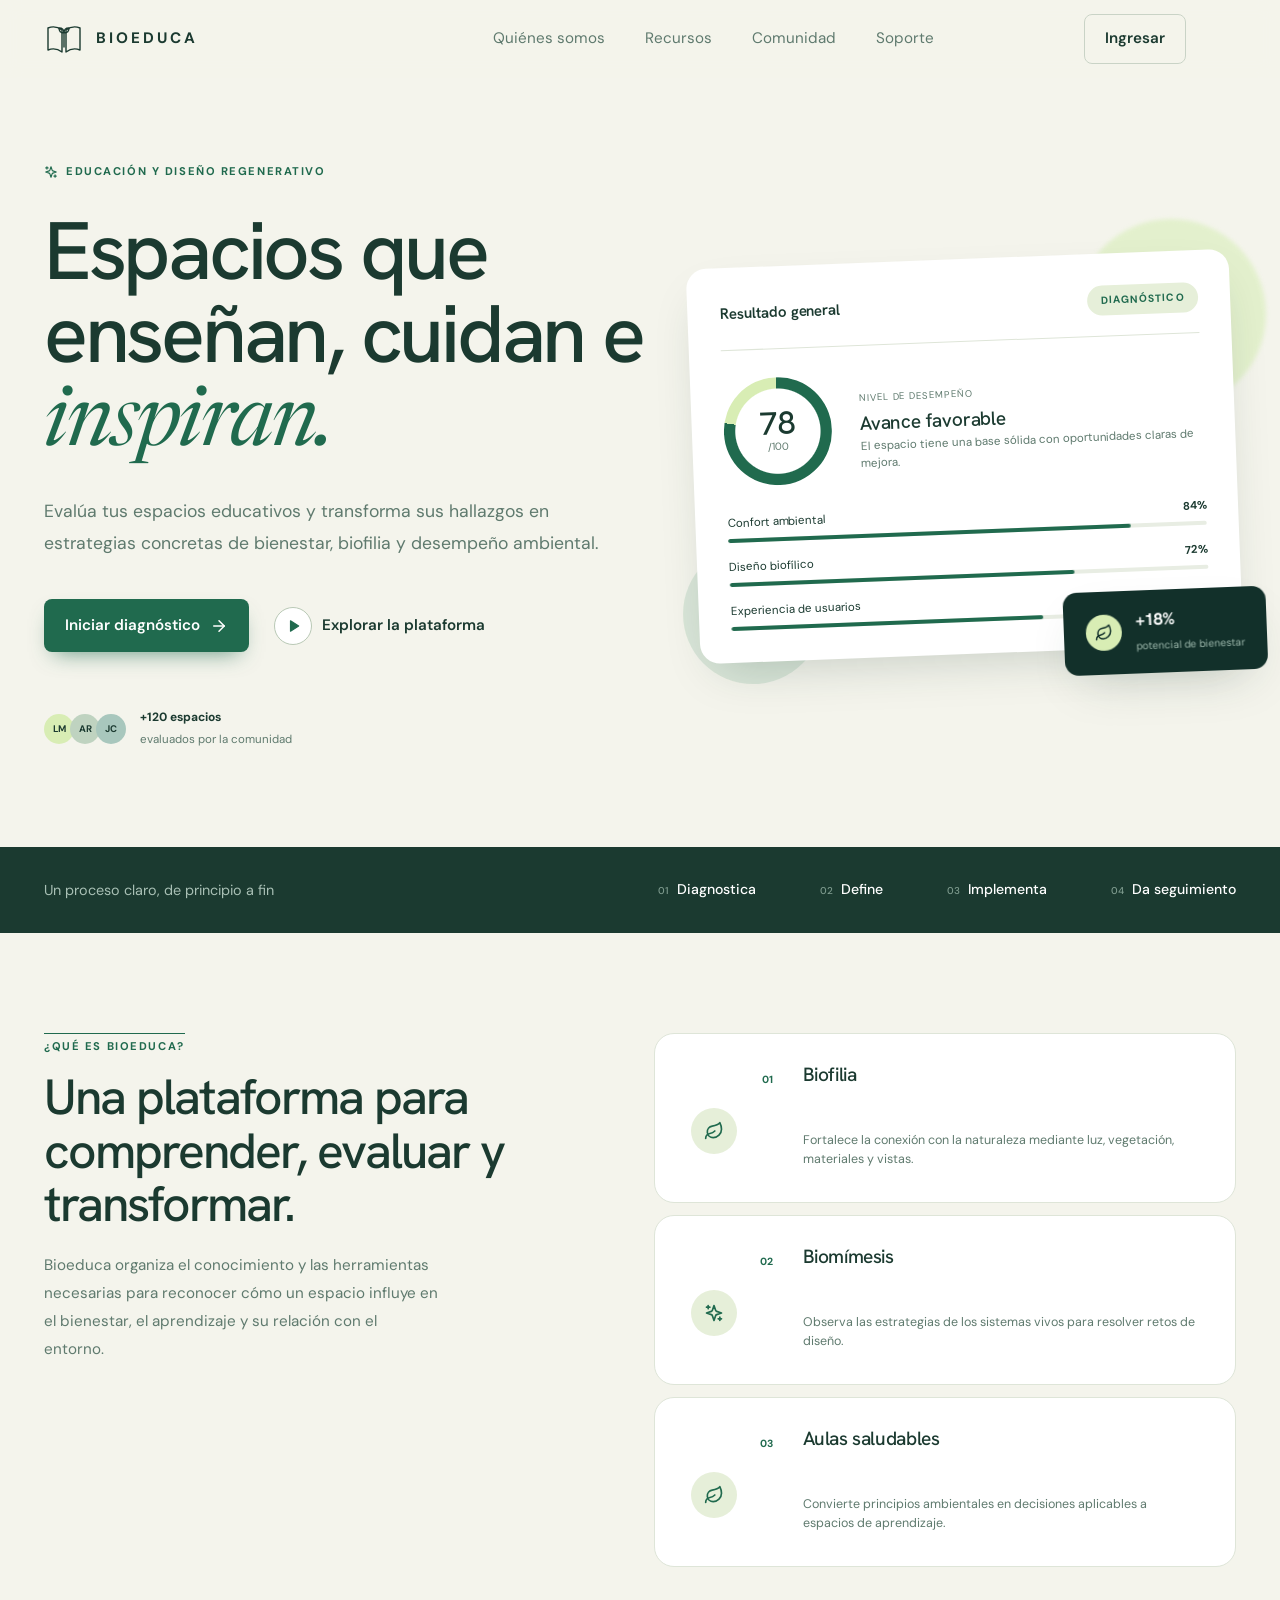
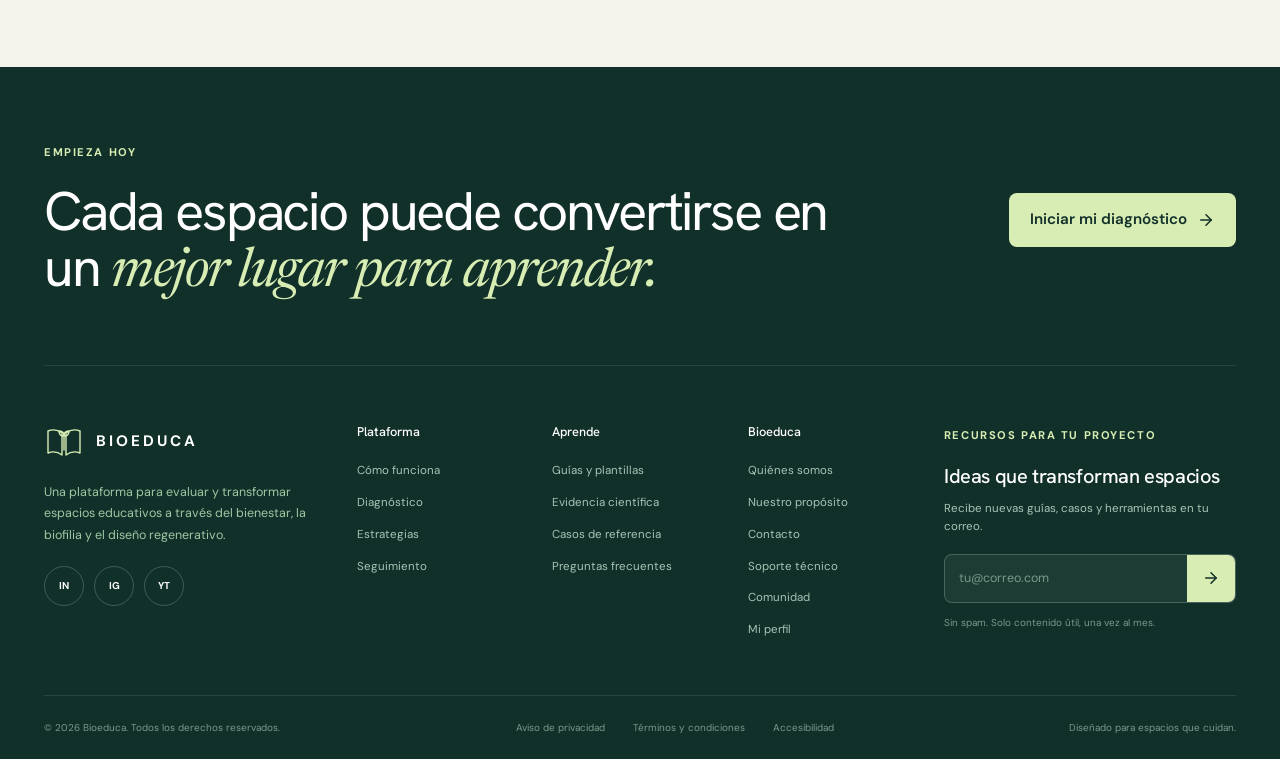
==== index.html @ fc717ff3 "Primera versión de BIOEDUCA" ====
<!DOCTYPE html>
<html lang="es">
<head>
<meta charset="UTF-8">
<meta name="viewport" content="width=device-width, initial-scale=1">
<title>Bioeduca — Espacios que enseñan, cuidan e inspiran</title>
<meta name="description" content="Evalúa tus espacios educativos y transforma sus hallazgos en estrategias de bienestar, biofilia y desempeño ambiental.">
<link rel="preconnect" href="https://fonts.googleapis.com">
<link rel="preconnect" href="https://fonts.gstatic.com" crossorigin>
<link href="https://fonts.googleapis.com/css2?family=DM+Sans:wght@400;500;600;700&family=Hanken+Grotesk:wght@400;500;600&family=Newsreader:ital,wght@1,400;1,500&display=swap" rel="stylesheet">
<link rel="stylesheet" href="styles.css">
<script src="script.js" defer></script>
</head>
<body>
<svg width="0" height="0" style="position:absolute" aria-hidden="true" focusable="false"><defs><symbol id="i-arrow-right" viewBox="0 0 24 24"><path d="M5 12h14"/><path d="m12 5 7 7-7 7"/></symbol><symbol id="i-play" viewBox="0 0 24 24"><polygon points="6 3 20 12 6 21 6 3"/></symbol><symbol id="i-menu" viewBox="0 0 24 24"><line x1="4" x2="20" y1="12" y2="12"/><line x1="4" x2="20" y1="6" y2="6"/><line x1="4" x2="20" y1="18" y2="18"/></symbol><symbol id="i-leaf" viewBox="0 0 24 24"><path d="M11 20A7 7 0 0 1 9.8 6.1C15.5 5 17 4.48 19 2c1 2 2 4.18 2 8 0 5.5-4.78 10-10 10Z"/><path d="M2 21c0-3 1.85-5.36 5.08-6C9.5 14.52 12 13 13 12"/></symbol><symbol id="i-sparkles" viewBox="0 0 24 24"><path d="m12 3-1.912 5.813a2 2 0 0 1-1.275 1.275L3 12l5.813 1.912a2 2 0 0 1 1.275 1.275L12 21l1.912-5.813a2 2 0 0 1 1.275-1.275L21 12l-5.813-1.912a2 2 0 0 1-1.275-1.275L12 3Z"/><path d="M5 3v4"/><path d="M19 17v4"/><path d="M3 5h4"/><path d="M17 19h4"/></symbol><symbol id="i-download" viewBox="0 0 24 24"><path d="M21 15v4a2 2 0 0 1-2 2H5a2 2 0 0 1-2-2v-4"/><polyline points="7 10 12 15 17 10"/><line x1="12" x2="12" y1="15" y2="3"/></symbol><symbol id="i-chevron-down" viewBox="0 0 24 24"><path d="m6 9 6 6 6-6"/></symbol><symbol id="i-upload" viewBox="0 0 24 24"><path d="M21 15v4a2 2 0 0 1-2 2H5a2 2 0 0 1-2-2v-4"/><polyline points="17 8 12 3 7 8"/><line x1="12" x2="12" y1="3" y2="15"/></symbol><symbol id="i-phone" viewBox="0 0 24 24"><path d="M22 16.92v3a2 2 0 0 1-2.18 2 19.79 19.79 0 0 1-8.63-3.07 19.5 19.5 0 0 1-6-6 19.79 19.79 0 0 1-3.07-8.67A2 2 0 0 1 4.11 2h3a2 2 0 0 1 2 1.72 12.84 12.84 0 0 0 .7 2.81 2 2 0 0 1-.45 2.11L8.09 9.91a16 16 0 0 0 6 6l1.27-1.27a2 2 0 0 1 2.11-.45 12.84 12.84 0 0 0 2.81.7A2 2 0 0 1 22 16.92z"/></symbol><symbol id="i-map-pin" viewBox="0 0 24 24"><path d="M20 10c0 6-8 12-8 12s-8-6-8-12a8 8 0 0 1 16 0Z"/><circle cx="12" cy="10" r="3"/></symbol><symbol id="i-copy" viewBox="0 0 24 24"><rect width="14" height="14" x="8" y="8" rx="2" ry="2"/><path d="M4 16c-1.1 0-2-.9-2-2V4c0-1.1.9-2 2-2h10c1.1 0 2 .9 2 2"/></symbol><symbol id="i-check" viewBox="0 0 24 24"><path d="M20 6 9 17l-5-5"/></symbol><symbol id="i-mail" viewBox="0 0 24 24"><rect width="20" height="16" x="2" y="4" rx="2"/><path d="m22 7-8.97 5.7a1.94 1.94 0 0 1-2.06 0L2 7"/></symbol><symbol id="i-x" viewBox="0 0 24 24"><path d="M18 6 6 18"/><path d="m6 6 12 12"/></symbol><symbol id="i-check-circle-2" viewBox="0 0 24 24"><circle cx="12" cy="12" r="10"/><path d="m9 12 2 2 4-4"/></symbol><symbol id="i-user" viewBox="0 0 24 24"><path d="M19 21v-2a4 4 0 0 0-4-4H9a4 4 0 0 0-4 4v2"/><circle cx="12" cy="7" r="4"/></symbol></defs></svg>
<header class="header">
  <div class="container header__in">
    <a href="#/" class="logo" aria-label="Bioeduca, inicio">
      <svg width="40" height="40" viewBox="0 0 40 40" fill="none" stroke="currentColor" stroke-width="1.4" stroke-linecap="round" stroke-linejoin="round" aria-hidden="true"><path d="M4 9c5-2 10-1 14 2v22c-4-3-9-4-14-2z"/><path d="M36 9c-5-2-10-1-14 2v22c4-3 9-4 14-2z"/><path d="M20 28V14m0 0c-3 0-5-2-5-5 3 0 5 2 5 5zm0 0c3 0 5-2 5-5-3 0-5 2-5 5z"/></svg>
      <span>BIOEDUCA</span>
    </a>
    <button class="burger" aria-label="Abrir menú" aria-expanded="false" aria-controls="nav"><svg class="i" aria-hidden="true" focusable="false"><use href="#i-menu"/></svg></button>
    <nav class="nav" id="nav" aria-label="Principal">
      <a href="#/quienes-somos" data-route="quienes-somos">Quiénes somos</a>
      <a href="#/recursos" data-route="recursos">Recursos</a>
      <a href="#/comunidad" data-route="comunidad">Comunidad</a>
      <a href="#/soporte" data-route="soporte">Soporte</a>
      <a href="perfil.html" class="nav__profile" hidden><svg class="i" aria-hidden="true" focusable="false"><use href="#i-user"/></svg> Mi perfil</a>
      <a class="btn btn--outline nav__cta" href="login.html">Ingresar</a>
    </nav>
  </div>
</header>

<main id="main">
<!-- ============ INICIO ============ -->
<div class="view" data-view="" hidden>
  <section class="hero container">
    <div class="hero__copy">
      <p class="eyebrow"><svg class="i" aria-hidden="true" focusable="false"><use href="#i-sparkles"/></svg> Educación y diseño regenerativo</p>
      <h1>Espacios que enseñan, cuidan e <em>inspiran.</em></h1>
      <p class="lead">Evalúa tus espacios educativos y transforma sus hallazgos en estrategias concretas de bienestar, biofilia y desempeño ambiental.</p>
      <div class="hero__actions">
        <button class="btn btn--primary" data-open-diag>Iniciar diagnóstico <svg class="i" aria-hidden="true" focusable="false"><use href="#i-arrow-right"/></svg></button>
        <a class="btn btn--ghost" href="#/recursos"><span class="play"><svg class="i" aria-hidden="true" focusable="false"><use href="#i-play"/></svg></span> Explorar la plataforma</a>
      </div>
      <div class="proof">
        <div class="avatars"><span>LM</span><span>AR</span><span>JC</span></div>
        <p><strong>+120 espacios</strong><small>evaluados por la comunidad</small></p>
      </div>
    </div>
    <div class="hero__visual" aria-label="Ejemplo de resultado de diagnóstico">
      <span class="blob blob--a"></span><span class="blob blob--b"></span>
      <article class="score">
        <header><h2>Resultado general</h2><span class="pill">DIAGNÓSTICO</span></header>
        <div class="score__main">
          <div class="ring" style="--v:78"><b>78</b><small>/100</small></div>
          <div><small class="micro">NIVEL DE DESEMPEÑO</small><h3>Avance favorable</h3><p>El espacio tiene una base sólida con oportunidades claras de mejora.</p></div>
        </div>
        <ul class="bars">
          <li><span>Confort ambiental</span><b>84%</b><i style="--w:84%"></i></li>
          <li><span>Diseño biofílico</span><b>72%</b><i style="--w:72%"></i></li>
          <li><span>Experiencia de usuarios</span><b>65%</b><i style="--w:65%"></i></li>
        </ul>
        <aside class="badge"><span><svg class="i" aria-hidden="true" focusable="false"><use href="#i-leaf"/></svg></span><div><strong>+18%</strong><small>potencial de bienestar</small></div></aside>
      </article>
    </div>
  </section>

  <section class="process" aria-label="Proceso">
    <div class="container process__in">
      <p>Un proceso claro, de principio a fin</p>
      <ol><li><small>01</small>Diagnostica</li><li><small>02</small>Define</li><li><small>03</small>Implementa</li><li><small>04</small>Da seguimiento</li></ol>
    </div>
  </section>

  <section class="about container">
    <div>
      <p class="tag">¿QUÉ ES BIOEDUCA?</p>
      <h2 class="h2">Una plataforma para comprender, evaluar y transformar.</h2>
      <p class="muted">Bioeduca organiza el conocimiento y las herramientas necesarias para reconocer cómo un espacio influye en el bienestar, el aprendizaje y su relación con el entorno.</p>
    </div>
    <div class="stack">
      <article class="card feat"><small>01</small><span class="ico"><svg class="i" aria-hidden="true" focusable="false"><use href="#i-leaf"/></svg></span><div><h3>Biofilia</h3><p>Fortalece la conexión con la naturaleza mediante luz, vegetación, materiales y vistas.</p></div></article>
      <article class="card feat"><small>02</small><span class="ico"><svg class="i" aria-hidden="true" focusable="false"><use href="#i-sparkles"/></svg></span><div><h3>Biomímesis</h3><p>Observa las estrategias de los sistemas vivos para resolver retos de diseño.</p></div></article>
      <article class="card feat"><small>03</small><span class="ico"><svg class="i" aria-hidden="true" focusable="false"><use href="#i-leaf"/></svg></span><div><h3>Aulas saludables</h3><p>Convierte principios ambientales en decisiones aplicables a espacios de aprendizaje.</p></div></article>
    </div>
  </section>
</div>

<!-- ============ QUIÉNES SOMOS ============ -->
<div class="view" data-view="quienes-somos" hidden>
  <section class="hero hero--about container">
    <div class="hero__copy">
      <p class="tag">QUIÉNES SOMOS</p>
      <h1>Diseñamos espacios que también forman parte del aprendizaje.</h1>
      <p class="lead">Bioeduca conecta conocimiento científico, experiencia educativa y diseño regenerativo para que cada institución pueda transformar sus espacios con propósito.</p>
      <button class="btn btn--primary" data-open-diag>Comenzar una evaluación <svg class="i" aria-hidden="true" focusable="false"><use href="#i-arrow-right"/></svg></button>
    </div>
    <aside class="manifesto">
      <small>MANIFIESTO BIOEDUCA</small>
      <blockquote>“Un espacio educativo no es un contenedor: es un agente activo que puede cuidar, inspirar y regenerar.”</blockquote>
      <hr><strong data-count="120" data-suffix="+">120+</strong><small>espacios evaluados</small>
    </aside>
  </section>
  <section class="container"><div class="trio">
    <article><small>01</small><h3>Propósito</h3><p>Convertir la evidencia sobre bienestar en decisiones accesibles.</p></article>
    <article><small>02</small><h3>Misión</h3><p>Acompañar a las comunidades desde el diagnóstico hasta el impacto.</p></article>
    <article><small>03</small><h3>Visión</h3><p>Una red de espacios educativos saludables, vivos y regenerativos.</p></article>
  </div></section>
  <section class="container goals">
    <div><p class="tag">OBJETIVOS</p><h2 class="h2">Lo que buscamos lograr.</h2></div>
    <ul class="goal-list">
      <li><span class="ci"><svg class="i" aria-hidden="true" focusable="false"><use href="#i-check"/></svg></span><p>Medir cómo el confort ambiental y la conexión con la naturaleza influyen en el aprendizaje.</p></li>
      <li><span class="ci"><svg class="i" aria-hidden="true" focusable="false"><use href="#i-check"/></svg></span><p>Traducir la evidencia científica en estrategias biofílicas y biomiméticas aplicables.</p></li>
      <li><span class="ci"><svg class="i" aria-hidden="true" focusable="false"><use href="#i-check"/></svg></span><p>Acompañar a cada institución desde el diagnóstico hasta la verificación de resultados.</p></li>
      <li><span class="ci"><svg class="i" aria-hidden="true" focusable="false"><use href="#i-check"/></svg></span><p>Construir una comunidad que comparta casos, datos y aprendizajes.</p></li>
    </ul>
  </section>
  <section class="container contact" id="contacto">
    <div><p class="tag">CONTACTO</p><h2 class="h2">Hablemos de tu espacio.</h2><p class="muted">Escríbenos o llámanos: te ayudamos a dar el primer paso. Los datos de esta sección son de ejemplo; reemplázalos por los oficiales.</p></div>
    <ul class="contact__list">
      <li><span class="ci"><svg class="i" aria-hidden="true" focusable="false"><use href="#i-phone"/></svg></span><div><small>Teléfono</small><a href="tel:+528100000000">+52 (81) 0000 0000</a></div></li>
      <li><span class="ci"><svg class="i" aria-hidden="true" focusable="false"><use href="#i-mail"/></svg></span><div><small>Correo</small><a href="mailto:hola@bioeduca.org">hola@bioeduca.org</a></div></li>
      <li><span class="ci"><svg class="i" aria-hidden="true" focusable="false"><use href="#i-map-pin"/></svg></span><div><small>Ubicación</small><span>Nuevo León, México</span></div></li>
      <li><div class="soc-links" aria-label="Redes sociales"><a href="#" data-soon="Esta red social estará disponible pronto.">LinkedIn</a><a href="#" data-soon="Esta red social estará disponible pronto.">Instagram</a><a href="#" data-soon="Esta red social estará disponible pronto.">YouTube</a></div></li>
    </ul>
  </section>
</div>

<!-- ============ RECURSOS ============ -->
<div class="view" data-view="recursos" hidden>
  <section class="page-head container">
    <p class="tag">BIBLIOTECA</p>
    <h1>Recursos para diseñar con propósito.</h1>
    <p class="lead">Herramientas, documentos y referencias para acompañar cada decisión.</p>
    <div class="chips" role="group" aria-label="Filtrar recursos" data-filter-group="res">
      <button class="chip is-active" data-f="all">Todos</button><button class="chip" data-f="biofilia">Diseño biofílico</button><button class="chip" data-f="biomimesis">Biomimético</button><button class="chip" data-f="confort">Confort ambiental</button><button class="chip" data-f="guia">Guías y plantillas</button><button class="chip" data-f="evidencia">Evidencias</button><button class="chip" data-f="caso">Casos</button><button class="chip" data-f="pregunta">FAQs</button>
    </div>
  </section>
  <section class="container grid2" id="res-grid">
    <article class="card res" data-cat="biofilia guia" data-title="Diseño biofílico en espacios educativos" data-meta="PDF · 2.4 MB"><small>01 · GUÍA</small><h3>Diseño biofílico en espacios educativos</h3><p>Principios y acciones para reforzar la conexión cotidiana con la naturaleza.</p><footer><span>PDF · 2.4 MB</span><button class="btn-dl" type="button" data-download><svg class="i" aria-hidden="true" focusable="false"><use href="#i-download"/></svg> Descargar</button></footer></article>
    <article class="card res" data-cat="guia" data-title="Matriz de observación del espacio" data-meta="XLSX · 180 KB"><small>02 · PLANTILLA</small><h3>Matriz de observación del espacio</h3><p>Registra condiciones físicas, patrones de uso y oportunidades de mejora.</p><footer><span>XLSX · 180 KB</span><button class="btn-dl" type="button" data-download><svg class="i" aria-hidden="true" focusable="false"><use href="#i-download"/></svg> Descargar</button></footer></article>
    <article class="card res" data-cat="biomimesis guia" data-title="Primeros pasos para diseñar con biomímesis" data-meta="PDF · 1.9 MB"><small>03 · GUÍA</small><h3>Primeros pasos para diseñar con biomímesis</h3><p>Cómo traducir estrategias de la naturaleza en soluciones de aula.</p><footer><span>PDF · 1.9 MB</span><button class="btn-dl" type="button" data-download><svg class="i" aria-hidden="true" focusable="false"><use href="#i-download"/></svg> Descargar</button></footer></article>
    <article class="card res" data-cat="confort evidencia" data-title="Confort ambiental y aprendizaje" data-meta="PDF · 3.1 MB"><small>04 · EVIDENCIA</small><h3>Confort ambiental y aprendizaje</h3><p>Colección comentada sobre aire, luz, acústica y desempeño cognitivo.</p><footer><span>PDF · 3.1 MB</span><button class="btn-dl" type="button" data-download><svg class="i" aria-hidden="true" focusable="false"><use href="#i-download"/></svg> Descargar</button></footer></article>
    <article class="card res" data-cat="evidencia biofilia" data-title="Bibliografía comentada: naturaleza y atención" data-meta="PDF · 1.2 MB"><small>05 · EVIDENCIA</small><h3>Bibliografía comentada: naturaleza y atención</h3><p>Referencias clave sobre biofilia y atención sostenida en estudiantes.</p><footer><span>PDF · 1.2 MB</span><button class="btn-dl" type="button" data-download><svg class="i" aria-hidden="true" focusable="false"><use href="#i-download"/></svg> Descargar</button></footer></article>
    <article class="card res" data-cat="caso biofilia" data-title="Caso: patio escolar regenerado" data-meta="PDF · 4.0 MB"><small>06 · CASO</small><h3>Caso: patio escolar regenerado</h3><p>Cómo una escuela transformó su patio en un espacio vivo de aprendizaje.</p><footer><span>PDF · 4.0 MB</span><button class="btn-dl" type="button" data-download><svg class="i" aria-hidden="true" focusable="false"><use href="#i-download"/></svg> Descargar</button></footer></article>
    <article class="card res" data-cat="pregunta" data-title="Preguntas frecuentes: primeros pasos" data-meta="PDF · 640 KB"><small>07 · FAQ</small><h3>Preguntas frecuentes: primeros pasos</h3><p>Respuestas rápidas sobre diagnóstico, estrategias y seguimiento.</p><footer><span>PDF · 640 KB</span><button class="btn-dl" type="button" data-download><svg class="i" aria-hidden="true" focusable="false"><use href="#i-download"/></svg> Descargar</button></footer></article>
    <article class="card res" data-cat="confort guia" data-title="Registro de confort térmico y acústico" data-meta="XLSX · 210 KB"><small>08 · PLANTILLA</small><h3>Registro de confort térmico y acústico</h3><p>Hoja sencilla para medir y comparar condiciones del aula.</p><footer><span>XLSX · 210 KB</span><button class="btn-dl" type="button" data-download><svg class="i" aria-hidden="true" focusable="false"><use href="#i-download"/></svg> Descargar</button></footer></article>
  </section>
  <p class="container empty" hidden>No hay recursos en esta categoría todavía.</p>
</div>

<!-- ============ COMUNIDAD ============ -->
<div class="view" data-view="comunidad" hidden>
  <section class="hero hero--comm container">
    <div class="hero__copy">
      <p class="tag">COMUNIDAD BIOEDUCA</p>
      <h1>Conocimiento que crece cuando se comparte.</h1>
      <p class="lead">Explora investigaciones, experiencias y conversaciones entre personas que están transformando espacios educativos.</p>
    </div>
    <div class="circle"><strong data-count="1240">1,240</strong><small>personas aprendiendo juntas</small></div>
  </section>
  <section class="container">
    <div class="tabs" role="tablist" data-tabs>
      <button role="tab" class="tab is-active" aria-selected="true" aria-controls="tab-art" id="t-art">Artículos e investigaciones</button>
      <button role="tab" class="tab" aria-selected="false" aria-controls="tab-foro" id="t-foro" tabindex="-1">Foro de discusiones</button>
    </div>
    <div class="grid2" role="tabpanel" id="tab-art" aria-labelledby="t-art">
      <article class="card res"><small class="tag2">INVESTIGACIÓN</small><h3>La naturaleza como aliada de la atención</h3><p>Ideas, hallazgos y decisiones aplicables para transformar la experiencia cotidiana.</p><a class="read" href="#/comunidad" data-soon="Este contenido estará disponible pronto.">Leer artículo · 6 min <svg class="i" aria-hidden="true" focusable="false"><use href="#i-arrow-right"/></svg></a></article>
      <article class="card res"><small class="tag2">TENDENCIAS</small><h3>Aulas flexibles: más allá del mobiliario</h3><p>Ideas, hallazgos y decisiones aplicables para transformar la experiencia cotidiana.</p><a class="read" href="#/comunidad" data-soon="Este contenido estará disponible pronto.">Leer artículo · 8 min <svg class="i" aria-hidden="true" focusable="false"><use href="#i-arrow-right"/></svg></a></article>
    </div>
    <div class="forum" role="tabpanel" id="tab-foro" aria-labelledby="t-foro" hidden>
      <form class="compose" id="ask-form" novalidate>
        <p class="tag">INTERCAMBIO DE IDEAS</p>
        <h3>Abre una conversación</h3>
        <label class="sr" for="ask-text">Tu pregunta para la comunidad</label>
        <textarea id="ask-text" name="question" rows="5" maxlength="160" placeholder="¿Qué quieres preguntar a la comunidad?" aria-describedby="ask-err ask-count"></textarea>
        <div class="compose__foot">
          <small class="compose__err" id="ask-err" role="alert"></small>
          <small class="compose__count" id="ask-count">0/160</small>
        </div>
        <button class="btn btn--primary" type="submit">Publicar pregunta <svg class="i" aria-hidden="true" focusable="false"><use href="#i-arrow-right"/></svg></button>
      </form>
      <div class="threads">
        <div class="threads__head"><h3>Conversaciones recientes</h3><span id="thread-count" aria-live="polite">3 hilos</span></div>
        <div class="thread-list" id="thread-list" aria-live="polite"></div>
      </div>
    </div>
  </section>
</div>
<!-- ============ SOPORTE TÉCNICO ============ -->
<div class="view" data-view="soporte" hidden>
  <section class="page-head container">
    <p class="tag">SOPORTE TÉCNICO</p>
    <h1>¿Algo no funciona? Te ayudamos.</h1>
    <p class="lead">Consulta las preguntas frecuentes o reporta un problema y recibe un folio de seguimiento.</p>
  </section>
  <section class="container support">
    <div class="faq">
      <h2 class="h3">Preguntas frecuentes</h2>
      <details name="faq" open><summary>¿Cómo inicio un diagnóstico?<svg class="i" aria-hidden="true" focusable="false"><use href="#i-chevron-down"/></svg></summary><p>Pulsa «Iniciar diagnóstico» en la página principal o entra a tu expediente y abre la etapa de Diagnóstico. Necesitas haber registrado tu espacio educativo y a la persona responsable.</p></details>
      <details name="faq"><summary>¿Qué necesito para crear mi cuenta?<svg class="i" aria-hidden="true" focusable="false"><use href="#i-chevron-down"/></svg></summary><p>Un correo electrónico, una contraseña de al menos 8 caracteres y aceptar los términos. Al registrarte te pediremos un código de seguridad de 6 dígitos.</p></details>
      <details name="faq"><summary>¿Cómo recibo el código de seguridad?<svg class="i" aria-hidden="true" focusable="false"><use href="#i-chevron-down"/></svg></summary><p>Llega al correo con el que te registras. En esta versión de demostración el código también aparece en pantalla.</p></details>
      <details name="faq"><summary>¿Puedo descargar las plantillas sin costo?<svg class="i" aria-hidden="true" focusable="false"><use href="#i-chevron-down"/></svg></summary><p>Sí. Todos los recursos de la biblioteca están disponibles para descarga. Elige el que necesitas y confirma en la ventana de descarga.</p></details>
      <details name="faq"><summary>¿Qué es el Expediente Institucional?<svg class="i" aria-hidden="true" focusable="false"><use href="#i-chevron-down"/></svg></summary><p>Es el registro de tu espacio educativo y de su responsable. Genera un folio único y reúne las 9 etapas del ciclo: preparación, diagnóstico, estrategia, propuesta, validación, ejecución, verificación, mejora y cierre.</p></details>
      <details name="faq"><summary>¿Cuánto tarda la respuesta a un reporte técnico?<svg class="i" aria-hidden="true" focusable="false"><use href="#i-chevron-down"/></svg></summary><p>Cada reporte recibe un folio de seguimiento al enviarse. El tiempo de respuesta lo defines tú según tu equipo de soporte; por ahora es un valor de ejemplo.</p></details>
    </div>
    <div class="sp-card">
      <form id="sp-form" novalidate>
        <h2 class="h3">Reportar un problema técnico</h2>
        <div class="sp-row">
          <div class="sp-field"><label for="sp-name">Nombre</label><input id="sp-name" type="text" autocomplete="name" placeholder="Tu nombre"><small class="sp-err" role="alert"></small></div>
          <div class="sp-field"><label for="sp-mail">Correo</label><input id="sp-mail" type="email" autocomplete="email" placeholder="tu@correo.com"><small class="sp-err" role="alert"></small></div>
        </div>
        <div class="sp-row">
          <div class="sp-field"><label for="sp-type">Tipo de problema</label><select id="sp-type"><option value="">Selecciona…</option><option>No puedo iniciar sesión o registrarme</option><option>Error en un formulario</option><option>Falla al descargar un recurso</option><option>Problema visual o de diseño</option><option>La página va lenta o no carga</option><option>Otro</option></select><small class="sp-err" role="alert"></small></div>
          <div class="sp-field"><label for="sp-module">Módulo donde ocurrió</label><select id="sp-module"><option value="">Selecciona…</option><option>Inicio</option><option>Recursos</option><option>Comunidad / Foro</option><option>Acceso (inicio de sesión)</option><option>Mi perfil</option><option>Expediente: espacio y responsable</option><option>Expediente: diagnóstico</option><option>Expediente: estrategia</option><option>Expediente: propuesta</option><option>Expediente: validación y auditoría</option><option>Expediente: ejecución</option><option>Expediente: verificar, actuar y cierre</option></select><small class="sp-err" role="alert"></small></div>
        </div>
        <div class="sp-field"><label for="sp-desc">Descripción</label><textarea id="sp-desc" rows="5" maxlength="800" placeholder="¿Qué estabas haciendo y qué pasó?"></textarea><small class="sp-err" role="alert"></small></div>
        <div class="sp-field"><span class="sp-lbl">Evidencia visual <span class="opt">(opcional)</span></span>
          <input class="sr" id="sp-file" type="file" accept="image/png,image/jpeg">
          <label class="sp-drop" for="sp-file"><svg class="i" aria-hidden="true" focusable="false"><use href="#i-upload"/></svg><span><b>Subir imagen</b> JPG o PNG · máx. 2 MB</span></label>
          <div class="sp-prev" id="sp-prev" hidden><img alt="Vista previa de la evidencia"><div><b id="sp-prev-name"></b><button type="button" id="sp-rm" class="sp-link"><svg class="i" aria-hidden="true" focusable="false"><use href="#i-x"/></svg> Quitar imagen</button></div></div>
          <small class="sp-err" id="sp-file-err" role="alert"></small></div>
        <button class="btn btn--primary" type="submit" id="sp-submit">Enviar reporte <svg class="i" aria-hidden="true" focusable="false"><use href="#i-arrow-right"/></svg></button>
      </form>
      <div class="sp-done" id="sp-done" hidden>
        <span class="ci ci--lg"><svg class="i" aria-hidden="true" focusable="false"><use href="#i-check-circle-2"/></svg></span>
        <h2 class="h3">Reporte enviado</h2>
        <p class="muted">Guarda tu folio de seguimiento:</p>
        <p class="folio" id="sp-folio" aria-live="polite"></p>
        <p class="muted" id="sp-note"></p>
        <div class="sp-actions"><button class="btn btn--primary" type="button" id="sp-copy"><svg class="i" aria-hidden="true" focusable="false"><use href="#i-copy"/></svg> Copiar folio</button><button class="btn btn--outline" type="button" id="sp-again">Reportar otro problema</button></div>
      </div>
    </div>
  </section>
</div>
</main>

<footer class="footer">
  <div class="container">
    <div class="cta">
      <div><p class="eyebrow eyebrow--light">EMPIEZA HOY</p><h2>Cada espacio puede convertirse en un <em>mejor lugar para aprender.</em></h2></div>
      <button class="btn btn--light" data-open-diag>Iniciar mi diagnóstico <svg class="i" aria-hidden="true" focusable="false"><use href="#i-arrow-right"/></svg></button>
    </div>
    <div class="footer__grid">
      <div class="footer__brand">
        <a href="#/" class="logo"><svg width="40" height="40" viewBox="0 0 40 40" fill="none" stroke="currentColor" stroke-width="1.4" stroke-linecap="round" stroke-linejoin="round" aria-hidden="true"><path d="M4 9c5-2 10-1 14 2v22c-4-3-9-4-14-2z"/><path d="M36 9c-5-2-10-1-14 2v22c4-3 9-4 14-2z"/><path d="M20 28V14m0 0c-3 0-5-2-5-5 3 0 5 2 5 5zm0 0c3 0 5-2 5-5-3 0-5 2-5 5z"/></svg><span>BIOEDUCA</span></a>
        <p>Una plataforma para evaluar y transformar espacios educativos a través del bienestar, la biofilia y el diseño regenerativo.</p>
        <div class="social"><a href="#" data-soon="Esta sección estará disponible pronto." aria-label="LinkedIn">IN</a><a href="#" data-soon="Esta sección estará disponible pronto." aria-label="Instagram">IG</a><a href="#" data-soon="Esta sección estará disponible pronto." aria-label="YouTube">YT</a></div>
      </div>
      <nav aria-label="Plataforma"><h4>Plataforma</h4><a href="#/">Cómo funciona</a><a href="#/" data-open-diag>Diagnóstico</a><a href="#/">Estrategias</a><a href="#/">Seguimiento</a></nav>
      <nav aria-label="Aprende"><h4>Aprende</h4><a href="#/recursos">Guías y plantillas</a><a href="#/recursos">Evidencia científica</a><a href="#/recursos">Casos de referencia</a><a href="#/soporte">Preguntas frecuentes</a></nav>
      <nav aria-label="Bioeduca"><h4>Bioeduca</h4><a href="#/quienes-somos">Quiénes somos</a><a href="#/quienes-somos">Nuestro propósito</a><a href="#/quienes-somos">Contacto</a><a href="#/soporte">Soporte técnico</a><a href="#/comunidad">Comunidad</a><a href="perfil.html">Mi perfil</a></nav>
      <form class="news" novalidate>
        <p class="eyebrow eyebrow--light">RECURSOS PARA TU PROYECTO</p>
        <h4>Ideas que transforman espacios</h4>
        <p>Recibe nuevas guías, casos y herramientas en tu correo.</p>
        <div class="news__row"><label class="sr" for="email">Correo electrónico</label><input id="email" type="email" placeholder="tu@correo.com" autocomplete="email" required><button aria-label="Suscribirme"><svg class="i" aria-hidden="true" focusable="false"><use href="#i-arrow-right"/></svg></button></div>
        <small class="news__msg" role="status">Sin spam. Solo contenido útil, una vez al mes.</small>
      </form>
    </div>
    <div class="legal"><span>© 2026 Bioeduca. Todos los derechos reservados.</span><span class="legal__links"><a href="#" data-soon="Esta sección estará disponible pronto.">Aviso de privacidad</a><a href="#" data-soon="Esta sección estará disponible pronto.">Términos y condiciones</a><a href="#" data-soon="Esta sección estará disponible pronto.">Accesibilidad</a></span><span>Diseñado para espacios que cuidan.</span></div>
  </div>
</footer>

<dialog class="modal" id="dl"><div class="modal__in"><h2 id="dl-title">Descargar recurso</h2><p class="muted" id="dl-meta"></p><p class="dl-ok"><svg class="i" aria-hidden="true" focusable="false"><use href="#i-check-circle-2"/></svg> Disponible para descarga</p><div class="prog" id="dl-prog" hidden><i></i></div><p class="muted" id="dl-status" role="status"></p><div class="modal__row"><button type="button" class="btn btn--outline" id="dl-cancel">Cancelar</button><button type="button" class="btn btn--primary" id="dl-start"><svg class="i" aria-hidden="true" focusable="false"><use href="#i-download"/></svg> Descargar</button></div></div></dialog>
<div class="toast" id="toast" role="status" aria-live="polite" hidden></div>
</body>
</html>
---- styles.css ----
.i{width:20px;height:20px;flex:none;display:inline-block;fill:none;stroke:currentColor;stroke-width:2;stroke-linecap:round;stroke-linejoin:round;vertical-align:middle}
.i--fill{fill:currentColor;stroke:none}
:root{
  --bg:#F4F4EC; --surface:#FFFFFF; --ink:#1B3A30; --ink-2:#12302A; --muted:#5F7A6E;
  --primary:#206A4E; --primary-d:#195740; --lime:#D8EDB4; --mint:#E6EFD9; --line:#DEE5D8;
  --font:"DM Sans",system-ui,sans-serif; --font-d:"Hanken Grotesk","DM Sans",sans-serif; --font-i:"Newsreader",Georgia,serif;
  --r-sm:8px; --r-md:14px; --r-lg:20px; --sh:0 20px 50px -20px rgba(27,58,48,.25); --max:1192px;
}
*{box-sizing:border-box;margin:0;padding:0}
html{scroll-behavior:smooth}
body{font-family:var(--font);background:var(--bg);color:var(--ink);line-height:1.55;-webkit-font-smoothing:antialiased}
a{color:inherit;text-decoration:none} button,input,select{font:inherit;color:inherit}
ul,ol{list-style:none} [hidden]{display:none!important}
:focus-visible{outline:2px solid var(--primary);outline-offset:3px}
.container{width:min(var(--max),100% - 48px);margin-inline:auto}
.sr{position:absolute;width:1px;height:1px;overflow:hidden;clip:rect(0 0 0 0)}
h1,h2,h3{font-family:var(--font-d);font-weight:500;letter-spacing:-.04em;line-height:1.02}
h1{font-size:clamp(2.6rem,6.4vw,5.1rem)}
h1 em,.cta em{font-family:var(--font-i);font-style:italic;font-weight:400;color:var(--primary);letter-spacing:-.03em}
.h2{font-size:clamp(2rem,4vw,3.1rem);line-height:1.08;margin:12px 0 20px}
.lead{font-size:1.1rem;color:var(--muted);max-width:34em;line-height:1.8;margin:28px 0 32px}
.muted{color:var(--muted)}
.eyebrow,.tag{font-size:.7rem;letter-spacing:.14em;font-weight:700;color:var(--primary);display:inline-flex;gap:8px;align-items:center;text-transform:uppercase}
.eyebrow .i{width:14px;height:14px}
.tag{border-top:1px solid var(--primary);padding-top:4px}
.eyebrow--light{color:var(--lime)}
.ico svg,.btn svg,.go svg,.read svg{width:18px;height:18px}

/* Header */
.header{position:sticky;top:0;z-index:50;background:rgba(244,244,236,.9);backdrop-filter:blur(10px)}
.header__in{display:flex;align-items:center;justify-content:space-between;height:78px}
.logo{display:flex;align-items:center;gap:12px;color:var(--ink);font-weight:700;letter-spacing:.2em;font-size:.95rem}
.nav{display:flex;align-items:center;gap:40px;position:absolute;left:50%;transform:translateX(-50%)}
.nav a{font-size:.95rem;color:var(--muted);padding:6px 0;border-bottom:1px solid transparent;transition:.2s}
.nav a:hover{color:var(--ink)} .nav a.is-active{color:var(--primary);border-color:var(--primary)}
.nav__cta{margin-left:0}
.header__in .nav{position:static;transform:none}
.header__in{gap:24px}
.nav{flex:1;justify-content:center;margin-right:-110px}
.nav__cta{position:relative;right:-110px}
.burger{display:none;background:none;border:1px solid var(--line);border-radius:var(--r-sm);padding:8px;cursor:pointer}

/* Buttons */
.btn{display:inline-flex;align-items:center;gap:10px;padding:14px 20px;border-radius:var(--r-sm);font-weight:600;font-size:.95rem;border:1px solid transparent;cursor:pointer;transition:transform .2s,background .2s,box-shadow .2s}
.btn--primary{background:var(--primary);color:#fff;box-shadow:0 10px 22px -10px rgba(32,106,78,.7)}
.btn--primary:hover{background:var(--primary-d);transform:translateY(-2px)}
.btn--outline{background:transparent;border-color:#C9D3C6;padding:12px 20px}
.btn--outline:hover{background:#fff;border-color:var(--ink)}
.btn--light{background:var(--lime);color:var(--ink-2)} .btn--light:hover{background:#e6f5c8;transform:translateY(-2px)}
.btn--ghost{padding-inline:0} .btn--ghost:hover .play{background:var(--mint)}
.play{width:32px;height:32px;border:1px solid #B9C9B6;border-radius:50%;display:grid;place-items:center;color:var(--primary);transition:.2s}
.play svg{width:12px;height:12px}

/* Hero */
.hero{display:grid;grid-template-columns:1.05fr .95fr;gap:48px;align-items:center;padding-block:84px 96px}
.hero .eyebrow,.hero .tag{margin-bottom:28px}
.hero__actions{display:flex;gap:24px;align-items:center;flex-wrap:wrap}
.proof{display:flex;align-items:center;gap:14px;margin-top:48px}
.avatars{display:flex} .avatars span{width:30px;height:30px;border-radius:50%;display:grid;place-items:center;font-size:.6rem;font-weight:700;margin-left:-4px;border:0}
.avatars span:nth-child(1){background:#D8EDB4;margin:0}.avatars span:nth-child(2){background:#BFD3C0}.avatars span:nth-child(3){background:#A8C7BD}
.proof strong{display:block;font-size:.75rem}.proof small{font-size:.72rem;color:var(--muted)}
.hero__visual{position:relative;display:grid;place-items:center}
.blob{position:absolute;border-radius:50%;z-index:0}
.blob--a{width:190px;height:190px;background:#DCEFC0;top:-40px;right:-30px;opacity:.7;filter:blur(2px)}
.blob--b{width:140px;height:140px;background:#CFE0D1;bottom:-30px;left:-10px;opacity:.7}
.score{position:relative;z-index:1;background:var(--surface);border-radius:var(--r-lg);padding:32px;box-shadow:var(--sh);transform:rotate(-2.2deg);width:100%;transition:transform .4s}
.score:hover{transform:rotate(0)}
.score>header{display:flex;justify-content:space-between;align-items:center;padding-bottom:20px;border-bottom:1px solid var(--line)}
.score h2{font-size:.95rem;letter-spacing:0;font-weight:600}
.pill{background:var(--mint);color:var(--primary);font-size:.65rem;font-weight:700;letter-spacing:.1em;padding:7px 14px;border-radius:99px}
.score__main{display:flex;gap:28px;align-items:center;padding:28px 0}
.ring{--v:78;flex:none;width:108px;height:108px;border-radius:50%;display:grid;place-content:center;text-align:center;background:radial-gradient(closest-side,#fff 78%,transparent 80%),conic-gradient(var(--primary) calc(var(--v)*1%),var(--lime) 0)}
.ring b{font-family:var(--font-d);font-size:2rem;font-weight:500;line-height:1}.ring small{font-size:.65rem;color:var(--muted)}
.micro{font-size:.6rem;letter-spacing:.1em;color:var(--muted)}
.score h3{font-size:1.2rem;letter-spacing:-.01em;margin:6px 0 4px;font-weight:500}
.score__main p{font-size:.72rem;color:var(--muted);line-height:1.5}
.bars{display:grid;gap:16px}
.bars li{display:grid;grid-template-columns:1fr auto;font-size:.72rem;gap:6px 0}
.bars b{font-size:.7rem}
.bars i{grid-column:1/-1;height:4px;border-radius:9px;background:#E8EDE3;position:relative;overflow:hidden}
.bars i::after{content:"";position:absolute;inset:0;width:var(--w);background:var(--primary);border-radius:9px;transform-origin:left;animation:grow 1.1s .3s both cubic-bezier(.2,.7,.2,1)}
@keyframes grow{from{transform:scaleX(0)}}
.badge{position:absolute;right:-24px;bottom:-26px;background:var(--ink-2);color:#fff;border-radius:var(--r-md);padding:16px 22px;display:flex;gap:14px;align-items:center;box-shadow:var(--sh)}
.badge span{width:36px;height:36px;border-radius:50%;background:var(--lime);color:var(--ink-2);display:grid;place-items:center}
.badge strong{display:block;font-family:var(--font-d);font-size:1.05rem}.badge small{font-size:.65rem;color:#9DB8AC}

/* Process */
.process{background:var(--ink)}
.process__in{display:flex;justify-content:space-between;align-items:center;gap:24px;padding-block:32px;flex-wrap:wrap}
.process p{color:#A9C0B5;font-size:.9rem}
.process ol{display:flex;gap:clamp(20px,5vw,72px);flex-wrap:wrap} .process li{color:#fff;font-size:.88rem;font-weight:500}
.process li small{color:#7F9C8F;font-size:.62rem;margin-right:8px}

/* About */
.about{display:grid;grid-template-columns:1fr 1.1fr;gap:80px;padding-block:100px}
.about .muted{font-size:.95rem;line-height:1.85;max-width:26em}
.stack{display:grid;gap:12px}
.card{background:var(--surface);border:1px solid var(--line);border-radius:var(--r-lg);transition:transform .25s,box-shadow .25s,border-color .25s}
.card:hover{transform:translateY(-3px);box-shadow:var(--sh);border-color:#C8D6C4}
.feat{display:grid;grid-template-columns:88px 1fr;grid-template-areas:"n n2" "i b";gap:0 24px;padding:28px 36px;min-height:170px;align-items:center}
.feat small{grid-area:n;font-size:.65rem;font-weight:700;color:var(--primary);justify-self:end;margin-right:6px;align-self:end}
.feat .ico{grid-area:i;width:46px;height:46px;border-radius:50%;background:var(--mint);color:var(--primary);display:grid;place-items:center}
.feat div{grid-area:b}.feat h3{font-size:1.2rem;letter-spacing:-.02em;margin-bottom:18px;font-weight:500;position:relative;top:-28px}
.feat p{font-size:.78rem;color:var(--muted)}

/* Quiénes somos */
.hero--about{grid-template-columns:1.2fr .8fr;padding-bottom:64px}
.hero--about h1{font-size:clamp(2.4rem,5.4vw,4.4rem)} .hero--about .lead{font-size:1rem}
.manifesto{background:radial-gradient(circle at 85% 0,#3d5a4a,transparent 45%),var(--ink);color:#fff;border-radius:var(--r-lg);padding:32px;box-shadow:var(--sh)}
.manifesto>small{font-size:.62rem;letter-spacing:.1em;color:#A9C0B5}
.manifesto blockquote{font-family:var(--font-d);font-size:clamp(1.3rem,2.2vw,1.7rem);line-height:1.35;letter-spacing:-.02em;margin:32px 0}
.manifesto hr{border:0;border-top:1px solid rgba(255,255,255,.15);margin-bottom:26px}
.manifesto strong{display:block;font-family:var(--font-d);font-size:2rem;font-weight:500;color:var(--lime);letter-spacing:-.02em}
.manifesto strong+small{font-size:.65rem;color:#A9C0B5}
.trio{display:grid;grid-template-columns:repeat(3,1fr);background:var(--surface);border:1px solid var(--line);border-radius:var(--r-lg);margin-bottom:100px;overflow:hidden}
.trio article{padding:32px;min-height:200px;display:flex;flex-direction:column;justify-content:space-between;transition:background .25s}
.trio article:hover{background:#FAFBF6}
.trio article+article{border-left:1px solid var(--line)}
.trio small{font-size:.65rem;font-weight:700;color:var(--primary)}.trio h3{font-size:1.5rem;letter-spacing:-.02em;margin:40px 0 8px;font-weight:500}.trio p{font-size:.78rem;color:var(--muted)}

/* Recursos / Comunidad */
.page-head{padding-block:84px 40px}.page-head h1{font-size:clamp(2.6rem,6vw,4.6rem);max-width:12em;margin:28px 0}
.page-head .lead{margin:0 0 32px;font-size:1rem}
.chips{display:flex;gap:8px;flex-wrap:wrap}
.chip{padding:8px 16px;border-radius:99px;border:1px solid #C9D3C6;background:transparent;font-size:.72rem;color:var(--muted);cursor:pointer;transition:.2s}
.chip:hover{border-color:var(--primary);color:var(--primary)}
.chip.is-active{background:var(--primary);border-color:var(--primary);color:#fff}
.grid2{display:grid;grid-template-columns:repeat(2,1fr);gap:16px;padding-block:32px 100px}
.res{padding:24px;min-height:192px;display:flex;flex-direction:column;gap:12px}
.res small{font-size:.62rem;letter-spacing:.08em;font-weight:600;color:var(--primary)}
.res h3{font-size:1.3rem;letter-spacing:-.02em;margin-top:12px}.res p{font-size:.72rem;color:var(--primary);opacity:.85}
.res footer{margin-top:auto;display:flex;justify-content:space-between;align-items:center;font-size:.65rem;color:var(--muted)}
.go{width:38px;height:38px;border-radius:50%;background:var(--primary);color:#fff;display:grid;place-items:center;transition:transform .2s}
.go:hover{transform:translateX(4px)}
.res.is-out{display:none}
.empty{padding-bottom:100px;color:var(--muted)}
.hero--comm{grid-template-columns:1.3fr .7fr;padding-bottom:56px}
.hero--comm h1{font-size:clamp(2.6rem,5.6vw,4.6rem)} .hero--comm .lead{font-size:1rem}
.circle{aspect-ratio:1;border-radius:50%;background:var(--mint);border:1px solid #D3E0C6;display:grid;place-content:center;text-align:center;gap:6px;max-width:400px;width:100%;justify-self:end}
.circle strong{font-family:var(--font-d);font-size:clamp(2.4rem,4vw,3.2rem);font-weight:500;letter-spacing:-.03em}.circle small{font-size:.7rem;color:var(--muted);max-width:9em;margin-inline:auto}
.tabs{display:flex;gap:8px;border-bottom:1px solid var(--line);padding-bottom:14px}
.tab{padding:11px 16px;border:0;border-radius:var(--r-sm);background:transparent;color:var(--muted);font-size:.72rem;font-weight:600;cursor:pointer;transition:.2s}
.tab:hover{color:var(--ink)}.tab.is-active{background:var(--primary);color:#fff}
.tag2{letter-spacing:.1em!important}
.read{display:inline-flex;gap:8px;align-items:center;font-size:.7rem;font-weight:600;color:var(--primary);margin-top:auto}
.read:hover svg{transform:translateX(4px)}.read svg{width:14px;height:14px;transition:.2s}
.res .read{opacity:1}

/* Footer */
.footer{background:var(--ink-2);color:#fff;margin-top:0}
.cta{display:flex;justify-content:space-between;align-items:center;gap:32px;padding-block:72px 64px;border-bottom:1px solid rgba(255,255,255,.1);flex-wrap:wrap}
.cta h2{font-size:clamp(2rem,4.4vw,3.4rem);margin-top:20px;max-width:15em;font-weight:400}.cta em{color:var(--lime)}
.footer__grid{display:grid;grid-template-columns:1.4fr .8fr .8fr .8fr 1.5fr;gap:40px;padding-block:56px;border-bottom:1px solid rgba(255,255,255,.1)}
.footer .logo{color:var(--lime)}.footer .logo span{color:#fff}
.footer__brand p{font-size:.78rem;color:#9DC8A3;margin:20px 0;max-width:24em;line-height:1.7}
.social{display:flex;gap:10px}.social a{width:34px;height:34px;border:1px solid rgba(255,255,255,.2);border-radius:50%;display:grid;place-items:center;font-size:.55rem;font-weight:700;transition:.2s}
.social a:hover{background:var(--lime);color:var(--ink-2)}
.footer nav{display:flex;flex-direction:column;gap:14px}.footer h4{font-family:var(--font-d);font-weight:500;font-size:.8rem;margin-bottom:6px}
.footer nav a{font-size:.72rem;color:#A9C4B6;transition:.2s}.footer nav a:hover{color:#fff}
.news h4{font-size:1.25rem;letter-spacing:-.02em;margin:14px 0 8px}.news>p:not(.eyebrow){font-size:.72rem;color:#A9C4B6;margin-bottom:18px}
.news__row{display:flex;border:1px solid rgba(255,255,255,.2);border-radius:var(--r-sm);overflow:hidden;background:#1d3d34}
.news input{flex:1;min-width:0;background:transparent;border:0;padding:14px;font-size:.78rem;color:#fff}.news input::placeholder{color:#789a8b}.news input:focus{outline:0}
.news__row:focus-within{border-color:var(--lime)}
.news button{width:44px;border:0;background:var(--lime);color:var(--ink-2);cursor:pointer;display:grid;place-items:center}.news button svg{width:16px}
.news__msg{display:block;margin-top:12px;font-size:.62rem;color:#789a8b}.news__msg.err{color:#ffb4a2}.news__msg.ok{color:var(--lime)}
.legal{display:flex;justify-content:space-between;gap:16px;padding-block:24px;font-size:.62rem;color:#789a8b;flex-wrap:wrap}
.legal__links{display:flex;gap:28px}.legal a:hover{color:#fff}

/* Modal */
.modal{border:0;border-radius:var(--r-lg);padding:0;width:min(420px,92vw);margin:auto;box-shadow:var(--sh)}
.modal::backdrop{background:rgba(18,48,42,.55);backdrop-filter:blur(3px)}
.modal__in{padding:32px;display:grid;gap:16px;background:var(--bg)}.modal h2{font-size:1.6rem}
.modal label{display:grid;gap:6px;font-size:.8rem;font-weight:600}
.modal input,.modal select{padding:12px;border:1px solid #C9D3C6;border-radius:var(--r-sm);background:#fff;font-weight:400}
.modal__row{display:flex;gap:12px;justify-content:flex-end}

/* Responsive */
@media (max-width:1024px){
  .nav{margin-right:0}.nav__cta{right:0}
  .hero,.hero--about,.hero--comm,.about{grid-template-columns:1fr;gap:56px}
  .hero{padding-block:56px 64px}.hero__visual{max-width:560px;margin-inline:auto;width:100%}.badge{right:-8px}
  .circle{justify-self:start;max-width:280px}
  .footer__grid{grid-template-columns:repeat(3,1fr)}.footer__brand,.news{grid-column:1/-1}
}
@media (max-width:820px){
  .burger{display:grid}
  .nav{display:none;position:absolute;top:78px;left:0;right:0;flex-direction:column;align-items:flex-start;gap:4px;background:var(--bg);padding:16px 24px 24px;border-bottom:1px solid var(--line);margin:0}
  .nav.is-open{display:flex}.nav a{padding:12px 0;width:100%}.nav__cta{right:0;margin-top:8px}
  .grid2{grid-template-columns:1fr}.trio{grid-template-columns:1fr}.trio article+article{border-left:0;border-top:1px solid var(--line)}
  .process__in{flex-direction:column;align-items:flex-start}
}
@media (max-width:560px){
  .container{width:calc(100% - 32px)}
  .score{padding:22px}.score__main{flex-direction:column;align-items:flex-start}
  .feat{grid-template-columns:64px 1fr;padding:24px}.footer__grid{grid-template-columns:1fr 1fr}
  .legal,.legal__links{flex-direction:column;gap:10px}.cta{padding-block:56px 40px}
}
@media (prefers-reduced-motion:reduce){*{animation:none!important;transition:none!important}html{scroll-behavior:auto}}

/* Botón "Ingresar" / "Mi expediente" y enlace "Mi perfil" */
.nav a.nav__cta{padding:12px 20px;color:var(--ink);font-weight:600;border:1px solid #C9D3C6;border-radius:var(--r-sm)}
.nav a.nav__cta:hover{background:#fff;border-color:var(--ink);color:var(--ink)}
.nav a.nav__profile{display:inline-flex;align-items:center;gap:8px;white-space:nowrap}
.nav a.nav__profile .i{width:18px;height:18px}
.nav a.nav__cta{white-space:nowrap}
@media (max-width:820px){.nav a.nav__cta{width:auto}}

/* ====================================================================
   Botones: tamaño táctil, contraste y estados hover / active / focus
   ==================================================================== */
.burger{width:44px;height:44px;padding:0;place-items:center;background:var(--surface);color:var(--ink);transition:background .2s,border-color .2s,transform .2s}
.burger:hover{border-color:var(--ink)}
.burger:active{transform:scale(.95)}
.burger:focus-visible,.btn:focus-visible,.go:focus-visible,.chip:focus-visible,.tab:focus-visible,.social a:focus-visible{outline:2px solid var(--primary);outline-offset:3px}
.btn:active{transform:translateY(0) scale(.98)}
.btn--light:focus-visible,.social a:focus-visible{outline-color:var(--lime)}
.play{width:38px;height:38px;background:#fff;color:var(--primary);flex:none}
.play .i{width:14px;height:14px;fill:currentColor;margin-left:2px}
.btn--ghost:active .play{transform:scale(.92)}
.nav a.nav__cta:active{transform:scale(.98)}
.feat .ico{flex:none}
.feat .ico .i{width:20px;height:20px}
.go{width:44px;height:44px;flex:none;box-shadow:0 8px 18px -10px rgba(32,106,78,.8)}
.go .i{width:18px;height:18px}
.go:hover{background:var(--primary-d)}
.go:active{transform:scale(.94)}
.chip{min-height:40px;padding:8px 18px;font-size:.78rem;background:#fff}
.chip:active{transform:scale(.97)}
.tab{min-height:44px;padding:12px 18px}
.tab:active{transform:scale(.98)}
.read{padding:8px 0}
.read:active{opacity:.7}
.social a{width:40px;height:40px;font-size:.62rem;color:#fff}
.social a:active{transform:scale(.94)}
.news button{width:48px}
.news button .i{width:18px;height:18px}
.news button:hover{background:#e6f5c8}
.news button:active{filter:brightness(.9)}
.news button:focus-visible{outline:2px solid #fff;outline-offset:-4px}
.badge span .i{width:18px;height:18px}

/* Aviso breve (toast) de la landing */
.toast{position:fixed;left:50%;bottom:28px;transform:translate(-50%,20px);background:var(--ink-2);color:#fff;padding:14px 22px;border-radius:12px;font-size:.88rem;box-shadow:var(--sh);opacity:0;transition:opacity .3s,transform .3s;z-index:600;max-width:calc(100% - 32px);text-align:center}
.toast.is-on{opacity:1;transform:translate(-50%,0)}

/* ====================================================================
   Foro de discusiones
   ==================================================================== */
.forum{display:grid;grid-template-columns:minmax(0,.9fr) minmax(0,1.3fr);gap:24px;padding-block:32px 100px;align-items:start}
.compose{position:sticky;top:100px;background:var(--mint);border:1px solid #D3E0C6;border-radius:var(--r-lg);padding:32px;display:flex;flex-direction:column}
.compose h3{font-size:clamp(1.6rem,3vw,2rem);letter-spacing:-.03em;font-weight:500;margin:22px 0 20px}
.compose textarea{width:100%;min-height:150px;resize:vertical;padding:16px;border:1px solid #C5D4BB;border-radius:12px;background:#fff;font-size:.92rem;line-height:1.6;color:var(--ink);transition:border-color .2s,box-shadow .2s}
.compose textarea::placeholder{color:#8FA89B}
.compose textarea:hover{border-color:#A9BFA0}
.compose textarea:focus{outline:0;border-color:var(--primary);box-shadow:0 0 0 4px rgba(32,106,78,.14)}
.compose textarea[aria-invalid="true"]{border-color:#D64545;box-shadow:0 0 0 4px rgba(214,69,69,.14)}
.compose__foot{display:flex;justify-content:space-between;gap:12px;min-height:24px;margin:8px 0 12px}
.compose__err{color:#C03636;font-size:.76rem;font-weight:500}
.compose__count{margin-left:auto;color:var(--muted);font-size:.72rem;white-space:nowrap}
.compose .btn{width:100%;justify-content:center}
.threads__head{display:flex;justify-content:space-between;align-items:baseline;gap:12px;padding:6px 4px 14px}
.threads__head h3{font-size:1.1rem;letter-spacing:-.02em;font-weight:500}
.threads__head span{font-size:.75rem;color:var(--muted)}
.thread-list{display:grid;gap:12px}
.thread{display:grid;grid-template-columns:auto 1fr;gap:16px;padding:22px 24px;align-items:start}
.avatar{width:44px;height:44px;border-radius:50%;display:grid;place-items:center;font-size:.72rem;font-weight:700;letter-spacing:.04em;color:var(--ink-2);flex:none}
.avatar--a{background:#D8EDB4}.avatar--b{background:#BFD3C0}.avatar--c{background:#A8C7BD}
.avatar--me{background:var(--primary);color:#fff}
.thread__who{font-size:.74rem;color:var(--muted)}
.thread__who b{color:var(--ink);font-weight:600;margin-right:6px}
.thread h4{font-family:var(--font-d);font-size:1.15rem;font-weight:600;letter-spacing:-.015em;line-height:1.3;margin:6px 0 10px;overflow-wrap:anywhere}
.thread h4 a:hover{color:var(--primary)}
.thread h4 a:focus-visible{outline:2px solid var(--primary);outline-offset:3px;border-radius:4px}
.thread__meta{font-size:.74rem;color:var(--primary);font-weight:500}
.thread.is-new{animation:threadIn .5s cubic-bezier(.2,.8,.3,1)}
@keyframes threadIn{from{opacity:0;transform:translateY(-12px)}}
@media (max-width:820px){
  .forum{grid-template-columns:1fr;gap:20px;padding-bottom:72px}
  .compose{position:static;padding:24px}
  .thread{padding:18px}
}

/* ====================================================================
   Quiénes somos: objetivos y contacto
   ==================================================================== */
.ci{width:44px;height:44px;border-radius:50%;background:var(--mint);color:var(--primary);display:grid;place-items:center;flex:none}
.ci--lg{width:56px;height:56px}
.ci--lg .i{width:26px;height:26px}
.goals,.contact{display:grid;grid-template-columns:1fr 1.1fr;gap:64px;padding-block:40px 80px;align-items:start}
.contact{padding-bottom:110px}
.goal-list,.contact__list{display:grid;gap:12px}
.goal-list li,.contact__list li{display:flex;gap:16px;align-items:center;background:var(--surface);border:1px solid var(--line);border-radius:var(--r-lg);padding:18px 22px}
.goal-list p{font-size:.92rem}
.contact__list small{display:block;font-size:.68rem;color:var(--muted);letter-spacing:.06em;text-transform:uppercase}
.contact__list a,.contact__list span:not(.ci){font-weight:600;font-size:.98rem}
.contact__list a:hover{color:var(--primary);text-decoration:underline}
.soc-links{display:flex;gap:10px;flex-wrap:wrap}
.soc-links a{padding:10px 18px;border:1px solid #C9D3C6;border-radius:99px;font-size:.82rem;font-weight:600;min-height:40px;display:inline-flex;align-items:center;transition:.2s}
.soc-links a:hover{background:var(--primary);border-color:var(--primary);color:#fff}
.h3{font-family:var(--font-d);font-size:1.45rem;letter-spacing:-.02em;font-weight:500;margin-bottom:20px}

/* Recursos: botón de descarga y diálogo */
.btn-dl{display:inline-flex;align-items:center;gap:8px;min-height:44px;padding:10px 18px;border:0;border-radius:99px;background:var(--primary);color:#fff;font-weight:600;font-size:.8rem;cursor:pointer;transition:background .2s,transform .2s}
.btn-dl .i{width:16px;height:16px}
.btn-dl:hover{background:var(--primary-d);transform:translateY(-2px)}
.btn-dl:active{transform:scale(.97)}
.btn-dl:focus-visible{outline:2px solid var(--primary);outline-offset:3px}
.dl-ok{display:flex;gap:8px;align-items:center;color:var(--primary);font-weight:600;font-size:.88rem}
.prog{height:8px;border-radius:99px;background:#DCE6D6;overflow:hidden}
.prog i{display:block;height:100%;width:0;background:var(--primary);border-radius:99px;transition:width .2s linear}

/* Soporte técnico */
.support{display:grid;grid-template-columns:.9fr 1.1fr;gap:40px;padding-block:24px 110px;align-items:start}
.faq{display:grid;gap:10px}
.faq .h3{margin-bottom:8px}
.faq details{background:var(--surface);border:1px solid var(--line);border-radius:14px;transition:border-color .2s,box-shadow .2s}
.faq details:hover{border-color:#B9CCB5}
.faq details[open]{border-color:var(--primary);box-shadow:0 14px 30px -22px rgba(27,58,48,.5)}
.faq summary{list-style:none;cursor:pointer;display:flex;justify-content:space-between;align-items:center;gap:16px;min-height:56px;padding:14px 20px;font-weight:600;font-size:.95rem;border-radius:14px}
.faq summary::-webkit-details-marker{display:none}
.faq summary:focus-visible{outline:2px solid var(--primary);outline-offset:2px}
.faq summary .i{color:var(--primary);transition:transform .25s}
.faq details[open] summary .i{transform:rotate(180deg)}
.faq details p{padding:0 20px 20px;color:var(--muted);font-size:.88rem;line-height:1.7}
.sp-card{background:var(--surface);border:1px solid var(--line);border-radius:var(--r-lg);padding:32px;box-shadow:var(--sh)}
.sp-row{display:grid;grid-template-columns:1fr 1fr;gap:16px}
.sp-field{display:grid;gap:6px;margin-bottom:16px;min-width:0}
.sp-field label,.sp-lbl{font-size:.78rem;font-weight:600}
.opt{color:var(--muted);font-weight:400}
.sp-field input[type=text],.sp-field input[type=email],.sp-field select,.sp-field textarea{width:100%;padding:12px 14px;border:1px solid #C9D3C6;border-radius:10px;background:#F8FAF4;font-size:.9rem;color:var(--ink);transition:border-color .2s,box-shadow .2s,background .2s}
.sp-field textarea{resize:vertical;min-height:120px;line-height:1.6}
.sp-field input:hover,.sp-field select:hover,.sp-field textarea:hover{border-color:#A9BFA0}
.sp-field input:focus,.sp-field select:focus,.sp-field textarea:focus{outline:0;background:#fff;border-color:var(--primary);box-shadow:0 0 0 4px rgba(32,106,78,.14)}
.sp-field.is-invalid input,.sp-field.is-invalid select,.sp-field.is-invalid textarea{border-color:#D64545;background:#fff;box-shadow:0 0 0 4px rgba(214,69,69,.14)}
.sp-err{color:#C03636;font-size:.74rem;font-weight:500;min-height:0}
.sp-drop{display:flex;align-items:center;gap:14px;padding:16px 18px;border:1.5px dashed #A9BFA0;border-radius:12px;background:#F8FAF4;cursor:pointer;font-size:.84rem;color:var(--muted);transition:.2s}
.sp-drop b{color:var(--primary)}
.sp-drop .i{color:var(--primary)}
.sp-drop:hover{background:#fff;border-color:var(--primary)}
#sp-file:focus-visible~.sp-drop{outline:2px solid var(--primary);outline-offset:3px}
.sp-prev{display:flex;gap:14px;align-items:center;padding:12px;border:1px solid var(--line);border-radius:12px;background:#fff}
.sp-prev img{width:84px;height:64px;object-fit:cover;border-radius:8px;flex:none;background:var(--mint)}
.sp-prev b{display:block;font-size:.8rem;overflow-wrap:anywhere;margin-bottom:4px}
.sp-link{display:inline-flex;gap:6px;align-items:center;border:0;background:none;color:#C03636;font-weight:600;font-size:.78rem;cursor:pointer;min-height:36px}
.sp-link .i{width:14px;height:14px}
.sp-link:hover{text-decoration:underline}
#sp-submit{width:100%;justify-content:center;margin-top:6px}
#sp-submit:disabled{opacity:.7;cursor:progress}
.sp-done{text-align:center;display:grid;justify-items:center;gap:8px;padding:12px 0}
.sp-done .h3{margin:8px 0 0}
.folio{font-family:var(--font-d);font-size:clamp(1.8rem,5vw,2.6rem);font-weight:600;letter-spacing:.04em;color:var(--primary);background:var(--mint);border-radius:14px;padding:14px 28px;margin:6px 0}
.sp-actions{display:flex;gap:12px;flex-wrap:wrap;justify-content:center;margin-top:12px}

/* Foro: aportes por hilo */
.thread__foot{display:flex;justify-content:space-between;align-items:center;gap:12px;flex-wrap:wrap}
.thread__foot .thread__meta{margin:0}
.thread__btn{display:inline-flex;align-items:center;gap:6px;min-height:40px;padding:8px 14px;border:1px solid #C9D3C6;border-radius:99px;background:#fff;color:var(--primary);font-size:.76rem;font-weight:600;cursor:pointer;transition:.2s}
.thread__btn .i{width:16px;height:16px;transition:transform .25s}
.thread__btn[aria-expanded="true"] .i{transform:rotate(180deg)}
.thread__btn:hover{background:var(--mint);border-color:var(--primary)}
.thread__btn:active{transform:scale(.97)}
.thread__btn:focus-visible{outline:2px solid var(--primary);outline-offset:3px}
.thread__panel{margin-top:16px;padding-top:16px;border-top:1px solid var(--line)}
.posts{display:grid;gap:14px;margin-bottom:14px}
.post{display:flex;gap:10px;font-size:.84rem;line-height:1.5}
.post p{color:#35564A}
.post__when{color:var(--muted);font-size:.72rem}
.post-empty{color:var(--muted);font-size:.82rem}
.avatar--sm{width:30px;height:30px;font-size:.58rem}
.reply{display:flex;gap:8px;flex-wrap:wrap}
.reply input{flex:1;min-width:170px;padding:11px 14px;border:1px solid #C5D4BB;border-radius:10px;font-size:.86rem;background:#F8FAF4;transition:.2s}
.reply input:focus{outline:0;background:#fff;border-color:var(--primary);box-shadow:0 0 0 4px rgba(32,106,78,.14)}
.reply input[aria-invalid="true"]{border-color:#D64545;box-shadow:0 0 0 4px rgba(214,69,69,.14)}
.reply .btn{padding:11px 18px;font-size:.84rem;min-height:44px}
.reply__err{width:100%;color:#C03636;font-size:.74rem}

@media (max-width:900px){
  .goals,.contact,.support{grid-template-columns:1fr;gap:28px}
  .goals{padding-bottom:56px}
}
@media (max-width:560px){
  .sp-row{grid-template-columns:1fr;gap:0}
  .sp-card{padding:22px}
  .sp-prev{flex-direction:column;align-items:flex-start}
}
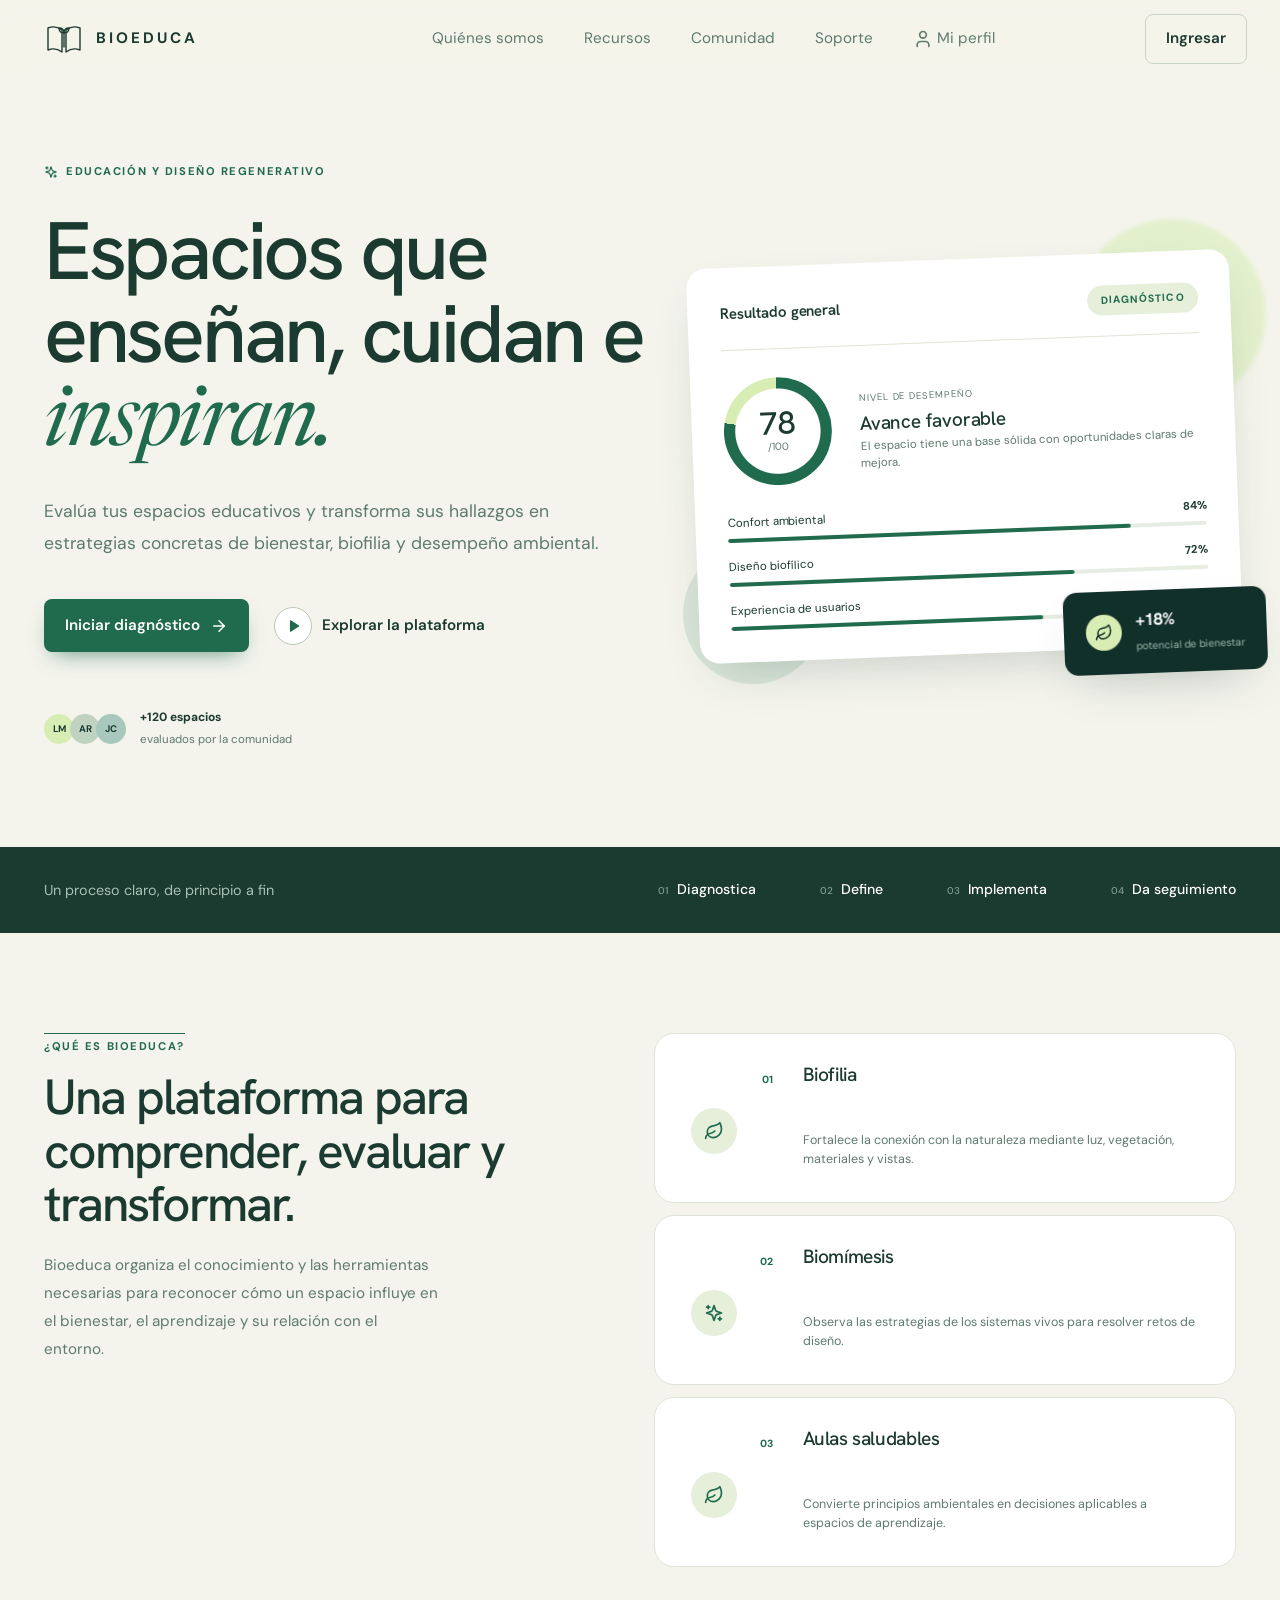
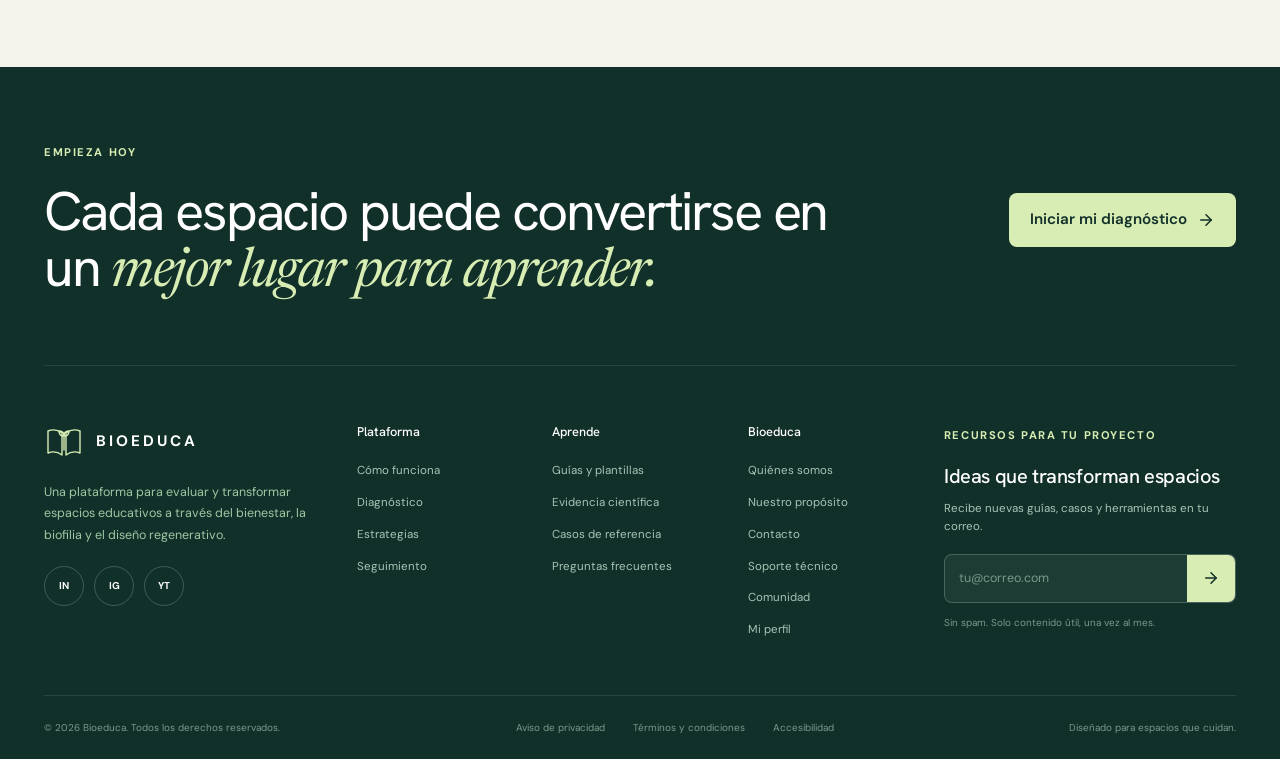
==== commit a2abbbee: "este es el bueno" ====
--- a/index.html
+++ b/index.html
@@ -25,7 +25,7 @@
       <a href="#/recursos" data-route="recursos">Recursos</a>
       <a href="#/comunidad" data-route="comunidad">Comunidad</a>
       <a href="#/soporte" data-route="soporte">Soporte</a>
-      <a href="perfil.html" class="nav__profile" hidden><svg class="i" aria-hidden="true" focusable="false"><use href="#i-user"/></svg> Mi perfil</a>
+      <a href="perfil.html" class="nav__profile"><svg class="i" aria-hidden="true" focusable="false"><use href="#i-user"/></svg> Mi perfil</a>
       <a class="btn btn--outline nav__cta" href="login.html">Ingresar</a>
     </nav>
   </div>
@@ -198,11 +198,11 @@
   <section class="container support">
     <div class="faq">
       <h2 class="h3">Preguntas frecuentes</h2>
-      <details name="faq" open><summary>¿Cómo inicio un diagnóstico?<svg class="i" aria-hidden="true" focusable="false"><use href="#i-chevron-down"/></svg></summary><p>Pulsa «Iniciar diagnóstico» en la página principal o entra a tu expediente y abre la etapa de Diagnóstico. Necesitas haber registrado tu espacio educativo y a la persona responsable.</p></details>
+      <details name="faq" open><summary>¿Cómo inicio un diagnóstico?<svg class="i" aria-hidden="true" focusable="false"><use href="#i-chevron-down"/></svg></summary><p>Pulsa «Iniciar diagnóstico» en la página principal o entra a tu Expediente Digital y abre el Módulo 1. Necesitas registrar tu espacio educativo y a la persona responsable.</p></details>
       <details name="faq"><summary>¿Qué necesito para crear mi cuenta?<svg class="i" aria-hidden="true" focusable="false"><use href="#i-chevron-down"/></svg></summary><p>Un correo electrónico, una contraseña de al menos 8 caracteres y aceptar los términos. Al registrarte te pediremos un código de seguridad de 6 dígitos.</p></details>
       <details name="faq"><summary>¿Cómo recibo el código de seguridad?<svg class="i" aria-hidden="true" focusable="false"><use href="#i-chevron-down"/></svg></summary><p>Llega al correo con el que te registras. En esta versión de demostración el código también aparece en pantalla.</p></details>
       <details name="faq"><summary>¿Puedo descargar las plantillas sin costo?<svg class="i" aria-hidden="true" focusable="false"><use href="#i-chevron-down"/></svg></summary><p>Sí. Todos los recursos de la biblioteca están disponibles para descarga. Elige el que necesitas y confirma en la ventana de descarga.</p></details>
-      <details name="faq"><summary>¿Qué es el Expediente Institucional?<svg class="i" aria-hidden="true" focusable="false"><use href="#i-chevron-down"/></svg></summary><p>Es el registro de tu espacio educativo y de su responsable. Genera un folio único y reúne las 9 etapas del ciclo: preparación, diagnóstico, estrategia, propuesta, validación, ejecución, verificación, mejora y cierre.</p></details>
+      <details name="faq"><summary>¿Qué es el Expediente Digital Institucional?<svg class="i" aria-hidden="true" focusable="false"><use href="#i-chevron-down"/></svg></summary><p>Es el registro de tu espacio educativo y de su responsable. Genera un folio único y da acceso a los 5 módulos: diagnóstico, estrategia, propuesta, validación y ejecución.</p></details>
       <details name="faq"><summary>¿Cuánto tarda la respuesta a un reporte técnico?<svg class="i" aria-hidden="true" focusable="false"><use href="#i-chevron-down"/></svg></summary><p>Cada reporte recibe un folio de seguimiento al enviarse. El tiempo de respuesta lo defines tú según tu equipo de soporte; por ahora es un valor de ejemplo.</p></details>
     </div>
     <div class="sp-card">
@@ -214,7 +214,7 @@
         </div>
         <div class="sp-row">
           <div class="sp-field"><label for="sp-type">Tipo de problema</label><select id="sp-type"><option value="">Selecciona…</option><option>No puedo iniciar sesión o registrarme</option><option>Error en un formulario</option><option>Falla al descargar un recurso</option><option>Problema visual o de diseño</option><option>La página va lenta o no carga</option><option>Otro</option></select><small class="sp-err" role="alert"></small></div>
-          <div class="sp-field"><label for="sp-module">Módulo donde ocurrió</label><select id="sp-module"><option value="">Selecciona…</option><option>Inicio</option><option>Recursos</option><option>Comunidad / Foro</option><option>Acceso (inicio de sesión)</option><option>Mi perfil</option><option>Expediente: espacio y responsable</option><option>Expediente: diagnóstico</option><option>Expediente: estrategia</option><option>Expediente: propuesta</option><option>Expediente: validación y auditoría</option><option>Expediente: ejecución</option><option>Expediente: verificar, actuar y cierre</option></select><small class="sp-err" role="alert"></small></div>
+          <div class="sp-field"><label for="sp-module">Módulo donde ocurrió</label><select id="sp-module"><option value="">Selecciona…</option><option>Inicio</option><option>Recursos</option><option>Comunidad / Foro</option><option>Acceso (inicio de sesión)</option><option>Expediente Digital</option><option>1. Diagnóstico</option><option>2. Estrategia</option><option>3. Propuesta</option><option>4. Validación Institucional</option><option>5. Ejecución y Verificación</option></select><small class="sp-err" role="alert"></small></div>
         </div>
         <div class="sp-field"><label for="sp-desc">Descripción</label><textarea id="sp-desc" rows="5" maxlength="800" placeholder="¿Qué estabas haciendo y qué pasó?"></textarea><small class="sp-err" role="alert"></small></div>
         <div class="sp-field"><span class="sp-lbl">Evidencia visual <span class="opt">(opcional)</span></span>
@@ -249,7 +249,7 @@
         <p>Una plataforma para evaluar y transformar espacios educativos a través del bienestar, la biofilia y el diseño regenerativo.</p>
         <div class="social"><a href="#" data-soon="Esta sección estará disponible pronto." aria-label="LinkedIn">IN</a><a href="#" data-soon="Esta sección estará disponible pronto." aria-label="Instagram">IG</a><a href="#" data-soon="Esta sección estará disponible pronto." aria-label="YouTube">YT</a></div>
       </div>
-      <nav aria-label="Plataforma"><h4>Plataforma</h4><a href="#/">Cómo funciona</a><a href="#/" data-open-diag>Diagnóstico</a><a href="#/">Estrategias</a><a href="#/">Seguimiento</a></nav>
+      <nav aria-label="Plataforma"><h4>Plataforma</h4><a href="#/">Cómo funciona</a><a href="#/">Diagnóstico</a><a href="#/">Estrategias</a><a href="#/">Seguimiento</a></nav>
       <nav aria-label="Aprende"><h4>Aprende</h4><a href="#/recursos">Guías y plantillas</a><a href="#/recursos">Evidencia científica</a><a href="#/recursos">Casos de referencia</a><a href="#/soporte">Preguntas frecuentes</a></nav>
       <nav aria-label="Bioeduca"><h4>Bioeduca</h4><a href="#/quienes-somos">Quiénes somos</a><a href="#/quienes-somos">Nuestro propósito</a><a href="#/quienes-somos">Contacto</a><a href="#/soporte">Soporte técnico</a><a href="#/comunidad">Comunidad</a><a href="perfil.html">Mi perfil</a></nav>
       <form class="news" novalidate>
@@ -265,6 +265,7 @@
 </footer>
 
 <dialog class="modal" id="dl"><div class="modal__in"><h2 id="dl-title">Descargar recurso</h2><p class="muted" id="dl-meta"></p><p class="dl-ok"><svg class="i" aria-hidden="true" focusable="false"><use href="#i-check-circle-2"/></svg> Disponible para descarga</p><div class="prog" id="dl-prog" hidden><i></i></div><p class="muted" id="dl-status" role="status"></p><div class="modal__row"><button type="button" class="btn btn--outline" id="dl-cancel">Cancelar</button><button type="button" class="btn btn--primary" id="dl-start"><svg class="i" aria-hidden="true" focusable="false"><use href="#i-download"/></svg> Descargar</button></div></div></dialog>
+<dialog class="modal" id="diag"><form method="dialog" class="modal__in"><h2>Iniciar diagnóstico</h2><p class="muted">Cuéntanos sobre el espacio que quieres evaluar.</p><label>Nombre del espacio<input required placeholder="Ej. Aula 3B"></label><label>Tipo<select><option>Aula</option><option>Patio</option><option>Biblioteca</option><option>Otro</option></select></label><div class="modal__row"><button value="cancel" class="btn btn--outline" formnovalidate>Cancelar</button><button value="ok" class="btn btn--primary">Comenzar</button></div></form></dialog>
 <div class="toast" id="toast" role="status" aria-live="polite" hidden></div>
 </body>
 </html>
--- a/styles.css
+++ b/styles.css
@@ -197,12 +197,9 @@
 }
 @media (prefers-reduced-motion:reduce){*{animation:none!important;transition:none!important}html{scroll-behavior:auto}}
 
-/* Botón "Ingresar" / "Mi expediente" y enlace "Mi perfil" */
+/* Botón "Ingresar" como enlace a login.html (gana a la regla genérica .nav a) */
 .nav a.nav__cta{padding:12px 20px;color:var(--ink);font-weight:600;border:1px solid #C9D3C6;border-radius:var(--r-sm)}
 .nav a.nav__cta:hover{background:#fff;border-color:var(--ink);color:var(--ink)}
-.nav a.nav__profile{display:inline-flex;align-items:center;gap:8px;white-space:nowrap}
-.nav a.nav__profile .i{width:18px;height:18px}
-.nav a.nav__cta{white-space:nowrap}
 @media (max-width:820px){.nav a.nav__cta{width:auto}}
 
 /* ====================================================================
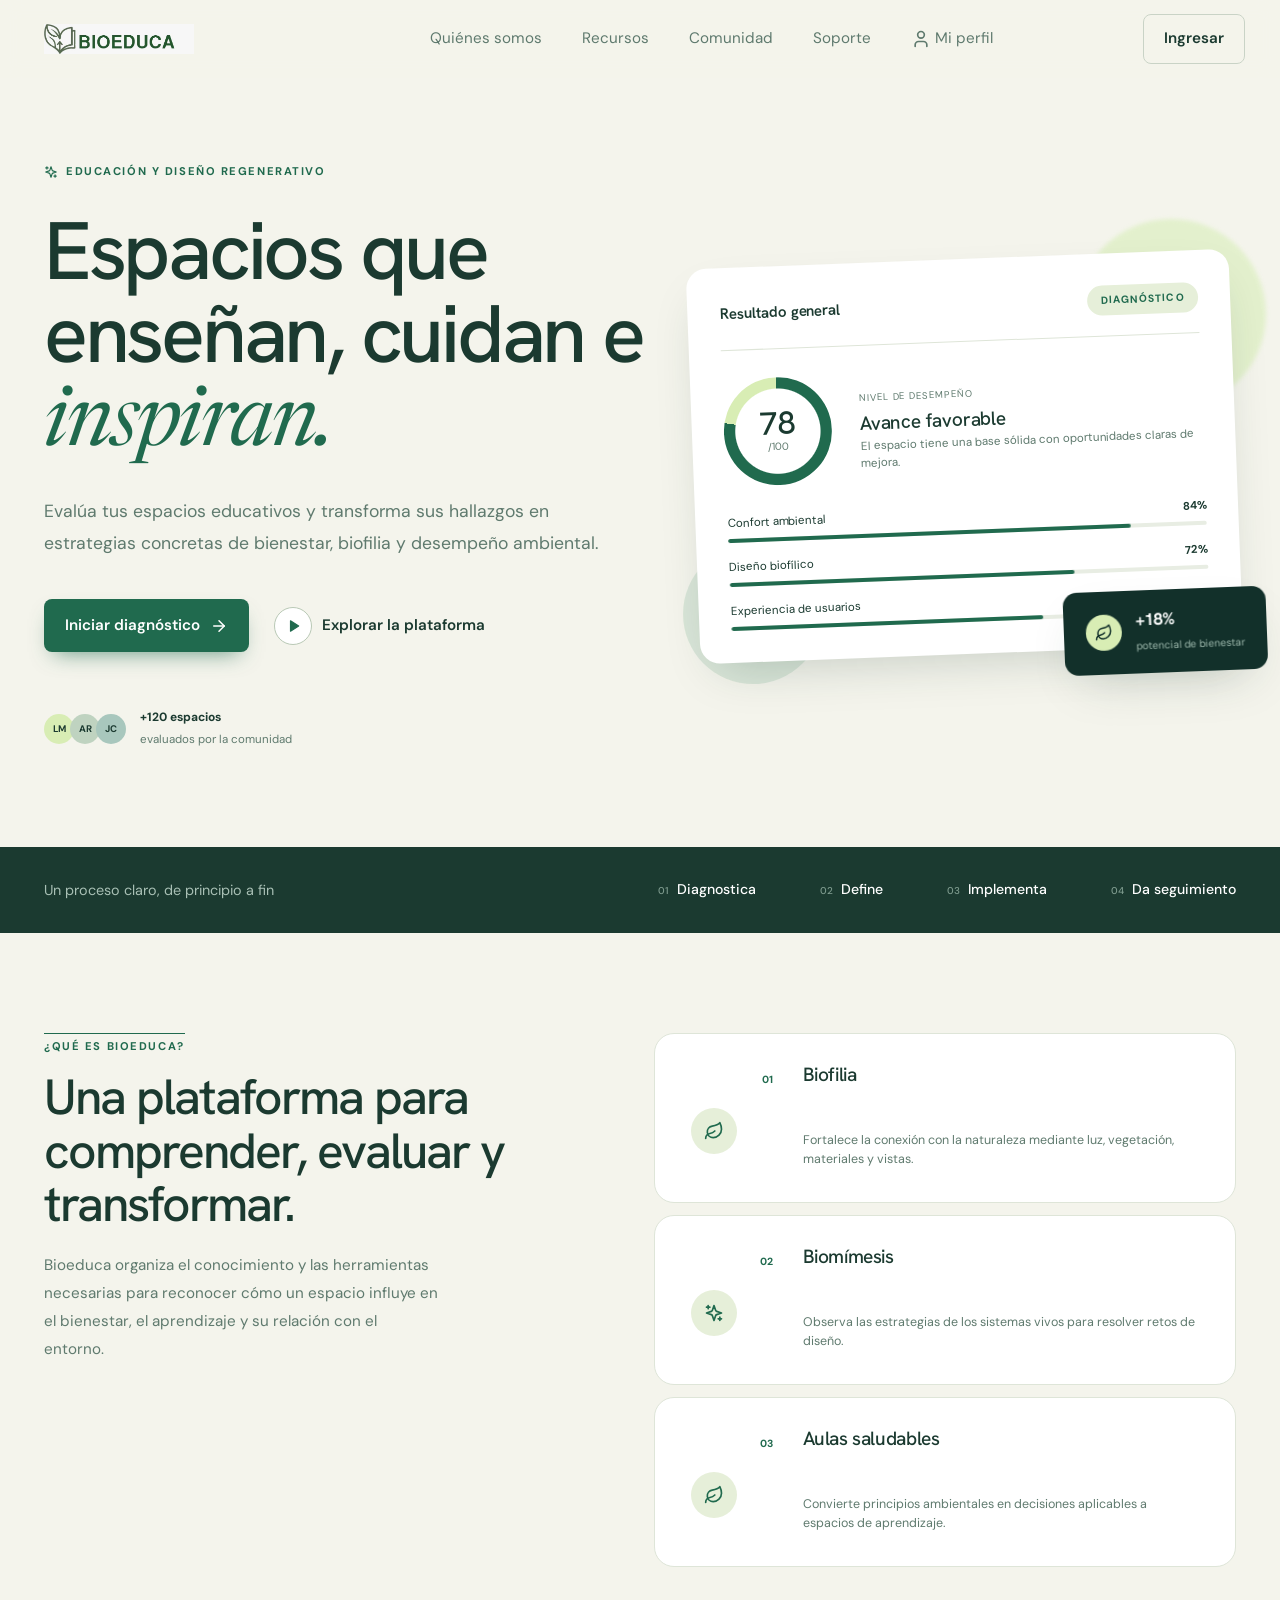
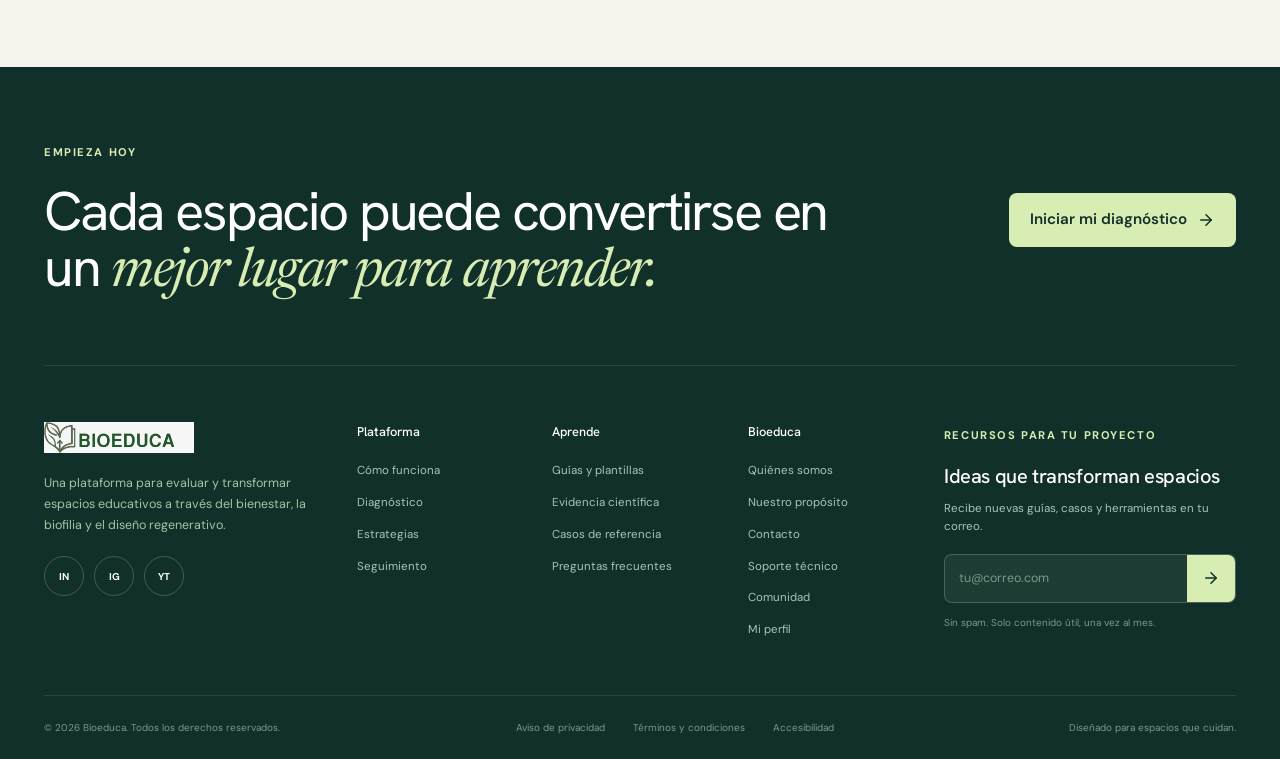
==== commit 131afa68: "por fin ya quedo" ====
--- a/index.html
+++ b/index.html
@@ -15,10 +15,16 @@
 <svg width="0" height="0" style="position:absolute" aria-hidden="true" focusable="false"><defs><symbol id="i-arrow-right" viewBox="0 0 24 24"><path d="M5 12h14"/><path d="m12 5 7 7-7 7"/></symbol><symbol id="i-play" viewBox="0 0 24 24"><polygon points="6 3 20 12 6 21 6 3"/></symbol><symbol id="i-menu" viewBox="0 0 24 24"><line x1="4" x2="20" y1="12" y2="12"/><line x1="4" x2="20" y1="6" y2="6"/><line x1="4" x2="20" y1="18" y2="18"/></symbol><symbol id="i-leaf" viewBox="0 0 24 24"><path d="M11 20A7 7 0 0 1 9.8 6.1C15.5 5 17 4.48 19 2c1 2 2 4.18 2 8 0 5.5-4.78 10-10 10Z"/><path d="M2 21c0-3 1.85-5.36 5.08-6C9.5 14.52 12 13 13 12"/></symbol><symbol id="i-sparkles" viewBox="0 0 24 24"><path d="m12 3-1.912 5.813a2 2 0 0 1-1.275 1.275L3 12l5.813 1.912a2 2 0 0 1 1.275 1.275L12 21l1.912-5.813a2 2 0 0 1 1.275-1.275L21 12l-5.813-1.912a2 2 0 0 1-1.275-1.275L12 3Z"/><path d="M5 3v4"/><path d="M19 17v4"/><path d="M3 5h4"/><path d="M17 19h4"/></symbol><symbol id="i-download" viewBox="0 0 24 24"><path d="M21 15v4a2 2 0 0 1-2 2H5a2 2 0 0 1-2-2v-4"/><polyline points="7 10 12 15 17 10"/><line x1="12" x2="12" y1="15" y2="3"/></symbol><symbol id="i-chevron-down" viewBox="0 0 24 24"><path d="m6 9 6 6 6-6"/></symbol><symbol id="i-upload" viewBox="0 0 24 24"><path d="M21 15v4a2 2 0 0 1-2 2H5a2 2 0 0 1-2-2v-4"/><polyline points="17 8 12 3 7 8"/><line x1="12" x2="12" y1="3" y2="15"/></symbol><symbol id="i-phone" viewBox="0 0 24 24"><path d="M22 16.92v3a2 2 0 0 1-2.18 2 19.79 19.79 0 0 1-8.63-3.07 19.5 19.5 0 0 1-6-6 19.79 19.79 0 0 1-3.07-8.67A2 2 0 0 1 4.11 2h3a2 2 0 0 1 2 1.72 12.84 12.84 0 0 0 .7 2.81 2 2 0 0 1-.45 2.11L8.09 9.91a16 16 0 0 0 6 6l1.27-1.27a2 2 0 0 1 2.11-.45 12.84 12.84 0 0 0 2.81.7A2 2 0 0 1 22 16.92z"/></symbol><symbol id="i-map-pin" viewBox="0 0 24 24"><path d="M20 10c0 6-8 12-8 12s-8-6-8-12a8 8 0 0 1 16 0Z"/><circle cx="12" cy="10" r="3"/></symbol><symbol id="i-copy" viewBox="0 0 24 24"><rect width="14" height="14" x="8" y="8" rx="2" ry="2"/><path d="M4 16c-1.1 0-2-.9-2-2V4c0-1.1.9-2 2-2h10c1.1 0 2 .9 2 2"/></symbol><symbol id="i-check" viewBox="0 0 24 24"><path d="M20 6 9 17l-5-5"/></symbol><symbol id="i-mail" viewBox="0 0 24 24"><rect width="20" height="16" x="2" y="4" rx="2"/><path d="m22 7-8.97 5.7a1.94 1.94 0 0 1-2.06 0L2 7"/></symbol><symbol id="i-x" viewBox="0 0 24 24"><path d="M18 6 6 18"/><path d="m6 6 12 12"/></symbol><symbol id="i-check-circle-2" viewBox="0 0 24 24"><circle cx="12" cy="12" r="10"/><path d="m9 12 2 2 4-4"/></symbol><symbol id="i-user" viewBox="0 0 24 24"><path d="M19 21v-2a4 4 0 0 0-4-4H9a4 4 0 0 0-4 4v2"/><circle cx="12" cy="7" r="4"/></symbol></defs></svg>
 <header class="header">
   <div class="container header__in">
-    <a href="#/" class="logo" aria-label="Bioeduca, inicio">
-      <svg width="40" height="40" viewBox="0 0 40 40" fill="none" stroke="currentColor" stroke-width="1.4" stroke-linecap="round" stroke-linejoin="round" aria-hidden="true"><path d="M4 9c5-2 10-1 14 2v22c-4-3-9-4-14-2z"/><path d="M36 9c-5-2-10-1-14 2v22c4-3 9-4 14-2z"/><path d="M20 28V14m0 0c-3 0-5-2-5-5 3 0 5 2 5 5zm0 0c3 0 5-2 5-5-3 0-5 2-5 5z"/></svg>
-      <span>BIOEDUCA</span>
-    </a>
+
+
+<a href="#/" class="logo" aria-label="Bioeduca, inicio">
+    <img
+        src="img/BIED.jpg"
+        alt="BIOEDUCA"
+        class="logo__image"
+    >
+</a>
+
     <button class="burger" aria-label="Abrir menú" aria-expanded="false" aria-controls="nav"><svg class="i" aria-hidden="true" focusable="false"><use href="#i-menu"/></svg></button>
     <nav class="nav" id="nav" aria-label="Principal">
       <a href="#/quienes-somos" data-route="quienes-somos">Quiénes somos</a>
@@ -245,7 +251,13 @@
     </div>
     <div class="footer__grid">
       <div class="footer__brand">
-        <a href="#/" class="logo"><svg width="40" height="40" viewBox="0 0 40 40" fill="none" stroke="currentColor" stroke-width="1.4" stroke-linecap="round" stroke-linejoin="round" aria-hidden="true"><path d="M4 9c5-2 10-1 14 2v22c-4-3-9-4-14-2z"/><path d="M36 9c-5-2-10-1-14 2v22c4-3 9-4 14-2z"/><path d="M20 28V14m0 0c-3 0-5-2-5-5 3 0 5 2 5 5zm0 0c3 0 5-2 5-5-3 0-5 2-5 5z"/></svg><span>BIOEDUCA</span></a>
+        <a href="#/" class="logo" aria-label="Bioeduca, inicio">
+    <img
+        src="img/BIED.jpg"
+        alt="BIOEDUCA"
+        class="logo__image"
+    >
+</a>
         <p>Una plataforma para evaluar y transformar espacios educativos a través del bienestar, la biofilia y el diseño regenerativo.</p>
         <div class="social"><a href="#" data-soon="Esta sección estará disponible pronto." aria-label="LinkedIn">IN</a><a href="#" data-soon="Esta sección estará disponible pronto." aria-label="Instagram">IG</a><a href="#" data-soon="Esta sección estará disponible pronto." aria-label="YouTube">YT</a></div>
       </div>
--- a/styles.css
+++ b/styles.css
@@ -379,4 +379,18 @@
   .sp-row{grid-template-columns:1fr;gap:0}
   .sp-card{padding:22px}
   .sp-prev{flex-direction:column;align-items:flex-start}
+}
+
+
+.logo__image {
+    width: 150px;
+    height: auto;
+    display: block;
+    object-fit: contain;
+}
+
+.footer__brand .logo__image {
+    width: 150px;
+    height: auto;
+    object-fit: contain;
 }
